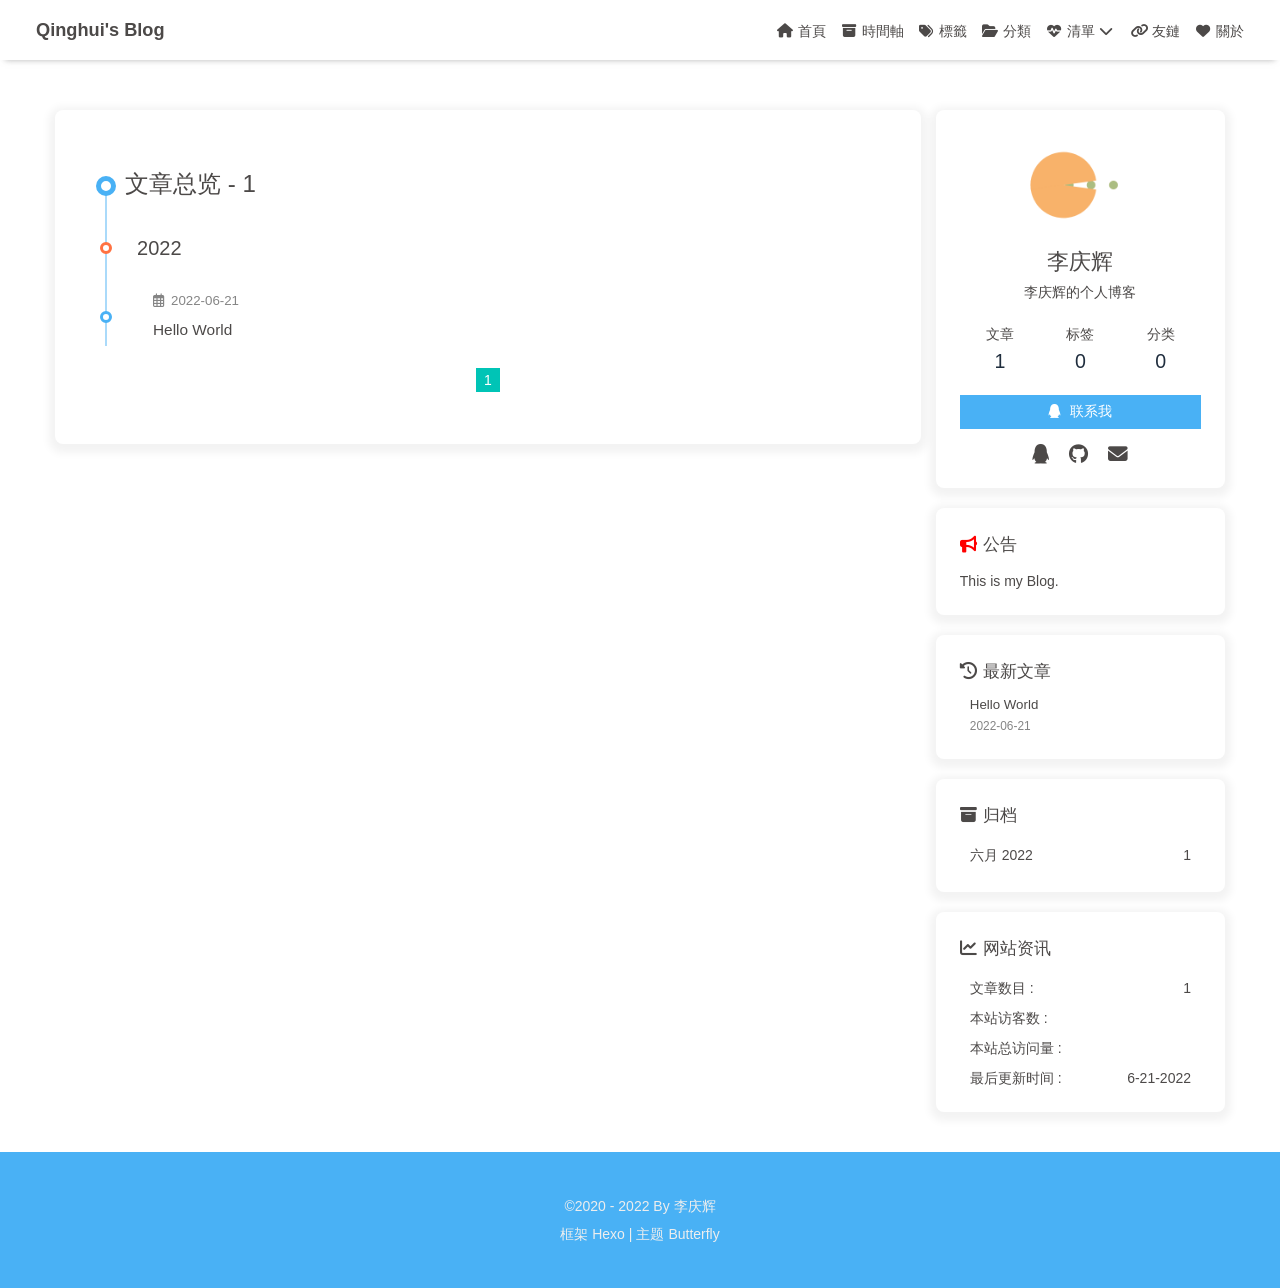
==== archives/index.html @ b94819a8 "Site updated: 2022-06-21 20:21:10" ====
<!DOCTYPE html><html lang="zh-CN" data-theme="light"><head><meta charset="UTF-8"><meta http-equiv="X-UA-Compatible" content="IE=edge"><meta name="viewport" content="width=device-width, initial-scale=1.0, maximum-scale=1.0, user-scalable=no"><title>時間軸 | Qinghui's Blog</title><meta name="keywords" content="李庆辉的个人博客,李庆辉,李庆辉的博客"><meta name="author" content="李庆辉"><meta name="copyright" content="李庆辉"><meta name="format-detection" content="telephone=no"><meta name="theme-color" content="#ffffff"><meta name="description" content="李庆辉的个人博客">
<meta property="og:type" content="website">
<meta property="og:title" content="Qinghui&#39;s Blog">
<meta property="og:url" content="https://www.hnice.top/archives/index.html">
<meta property="og:site_name" content="Qinghui&#39;s Blog">
<meta property="og:description" content="李庆辉的个人博客">
<meta property="og:locale" content="zh_CN">
<meta property="og:image" content="http://q1.qlogo.cn/g?b=qq&nk=3255819212&s=640">
<meta property="article:author" content="李庆辉">
<meta property="article:tag" content="李庆辉的个人博客,李庆辉,李庆辉的博客">
<meta name="twitter:card" content="summary">
<meta name="twitter:image" content="http://q1.qlogo.cn/g?b=qq&nk=3255819212&s=640"><link rel="shortcut icon" href="http://q1.qlogo.cn/g?b=qq&nk=3255819212&s=640"><link rel="canonical" href="https://www.hnice.top/archives/"><link rel="preconnect" href="//cdn.jsdelivr.net"/><link rel="preconnect" href="//busuanzi.ibruce.info"/><link rel="stylesheet" href="/css/index.css"><link rel="stylesheet" href="https://cdn.jsdelivr.net/npm/@fortawesome/fontawesome-free@6/css/all.min.css" media="print" onload="this.media='all'"><link rel="stylesheet" href="https://cdn.jsdelivr.net/npm/@fancyapps/ui/dist/fancybox.css" media="print" onload="this.media='all'"><script>const GLOBAL_CONFIG = { 
  root: '/',
  algolia: undefined,
  localSearch: undefined,
  translate: {"defaultEncoding":2,"translateDelay":0,"msgToTraditionalChinese":"繁","msgToSimplifiedChinese":"簡"},
  noticeOutdate: undefined,
  highlight: {"plugin":"highlighjs","highlightCopy":true,"highlightLang":true,"highlightHeightLimit":false},
  copy: {
    success: '复制成功',
    error: '复制错误',
    noSupport: '浏览器不支持'
  },
  relativeDate: {
    homepage: false,
    post: false
  },
  runtime: '',
  date_suffix: {
    just: '刚刚',
    min: '分钟前',
    hour: '小时前',
    day: '天前',
    month: '个月前'
  },
  copyright: undefined,
  lightbox: 'fancybox',
  Snackbar: undefined,
  source: {
    justifiedGallery: {
      js: 'https://cdn.jsdelivr.net/npm/flickr-justified-gallery@2/dist/fjGallery.min.js',
      css: 'https://cdn.jsdelivr.net/npm/flickr-justified-gallery@2/dist/fjGallery.min.css'
    }
  },
  isPhotoFigcaption: false,
  islazyload: false,
  isAnchor: false
}</script><script id="config-diff">var GLOBAL_CONFIG_SITE = {
  title: '時間軸',
  isPost: false,
  isHome: false,
  isHighlightShrink: false,
  isToc: false,
  postUpdate: '2022-06-21 20:20:12'
}</script><noscript><style type="text/css">
  #nav {
    opacity: 1
  }
  .justified-gallery img {
    opacity: 1
  }

  #recent-posts time,
  #post-meta time {
    display: inline !important
  }
</style></noscript><script>(win=>{
    win.saveToLocal = {
      set: function setWithExpiry(key, value, ttl) {
        if (ttl === 0) return
        const now = new Date()
        const expiryDay = ttl * 86400000
        const item = {
          value: value,
          expiry: now.getTime() + expiryDay,
        }
        localStorage.setItem(key, JSON.stringify(item))
      },

      get: function getWithExpiry(key) {
        const itemStr = localStorage.getItem(key)

        if (!itemStr) {
          return undefined
        }
        const item = JSON.parse(itemStr)
        const now = new Date()

        if (now.getTime() > item.expiry) {
          localStorage.removeItem(key)
          return undefined
        }
        return item.value
      }
    }
  
    win.getScript = url => new Promise((resolve, reject) => {
      const script = document.createElement('script')
      script.src = url
      script.async = true
      script.onerror = reject
      script.onload = script.onreadystatechange = function() {
        const loadState = this.readyState
        if (loadState && loadState !== 'loaded' && loadState !== 'complete') return
        script.onload = script.onreadystatechange = null
        resolve()
      }
      document.head.appendChild(script)
    })
  
      win.activateDarkMode = function () {
        document.documentElement.setAttribute('data-theme', 'dark')
        if (document.querySelector('meta[name="theme-color"]') !== null) {
          document.querySelector('meta[name="theme-color"]').setAttribute('content', '#0d0d0d')
        }
      }
      win.activateLightMode = function () {
        document.documentElement.setAttribute('data-theme', 'light')
        if (document.querySelector('meta[name="theme-color"]') !== null) {
          document.querySelector('meta[name="theme-color"]').setAttribute('content', '#ffffff')
        }
      }
      const t = saveToLocal.get('theme')
    
          if (t === 'dark') activateDarkMode()
          else if (t === 'light') activateLightMode()
        
      const asideStatus = saveToLocal.get('aside-status')
      if (asideStatus !== undefined) {
        if (asideStatus === 'hide') {
          document.documentElement.classList.add('hide-aside')
        } else {
          document.documentElement.classList.remove('hide-aside')
        }
      }
    
    const detectApple = () => {
      if(/iPad|iPhone|iPod|Macintosh/.test(navigator.userAgent)){
        document.documentElement.classList.add('apple')
      }
    }
    detectApple()
    })(window)</script><meta name="generator" content="Hexo 5.4.2"><link rel="alternate" href="/atom.xml" title="Qinghui's Blog" type="application/atom+xml">
</head><body><div id="sidebar"><div id="menu-mask"></div><div id="sidebar-menus"><div class="avatar-img is-center"><img src="http://q1.qlogo.cn/g?b=qq&amp;nk=3255819212&amp;s=640" onerror="onerror=null;src='/img/friend_404.gif'" alt="avatar"/></div><div class="sidebar-site-data site-data is-center"><a href="/archives/"><div class="headline">文章</div><div class="length-num">1</div></a><a href="/tags/"><div class="headline">标签</div><div class="length-num">0</div></a><a href="/categories/"><div class="headline">分类</div><div class="length-num">0</div></a></div><hr/><div class="menus_items"><div class="menus_item"><a class="site-page" href="/"><i class="fa-fw fas fa-home"></i><span> 首頁</span></a></div><div class="menus_item"><a class="site-page" href="/archives/"><i class="fa-fw fas fa-archive"></i><span> 時間軸</span></a></div><div class="menus_item"><a class="site-page" href="/tags/"><i class="fa-fw fas fa-tags"></i><span> 標籤</span></a></div><div class="menus_item"><a class="site-page" href="/categories/"><i class="fa-fw fas fa-folder-open"></i><span> 分類</span></a></div><div class="menus_item"><a class="site-page group" href="javascript:void(0);"><i class="fa-fw fa fa-heartbeat"></i><span> 清單</span><i class="fas fa-chevron-down"></i></a><ul class="menus_item_child"><li><a class="site-page child" href="/music/"><i class="fa-fw fas fa-music"></i><span> 音樂</span></a></li><li><a class="site-page child" href="/Gallery/"><i class="fa-fw fas fa-images"></i><span> 照片</span></a></li><li><a class="site-page child" href="/movies/"><i class="fa-fw fas fa-video"></i><span> 電影</span></a></li></ul></div><div class="menus_item"><a class="site-page" href="/link/"><i class="fa-fw fas fa-link"></i><span> 友鏈</span></a></div><div class="menus_item"><a class="site-page" href="/about/"><i class="fa-fw fas fa-heart"></i><span> 關於</span></a></div></div></div></div><div class="page" id="body-wrap"><header class="not-top-img" id="page-header"><nav id="nav"><span id="blog_name"><a id="site-name" href="/">Qinghui's Blog</a></span><div id="menus"><div class="menus_items"><div class="menus_item"><a class="site-page" href="/"><i class="fa-fw fas fa-home"></i><span> 首頁</span></a></div><div class="menus_item"><a class="site-page" href="/archives/"><i class="fa-fw fas fa-archive"></i><span> 時間軸</span></a></div><div class="menus_item"><a class="site-page" href="/tags/"><i class="fa-fw fas fa-tags"></i><span> 標籤</span></a></div><div class="menus_item"><a class="site-page" href="/categories/"><i class="fa-fw fas fa-folder-open"></i><span> 分類</span></a></div><div class="menus_item"><a class="site-page group" href="javascript:void(0);"><i class="fa-fw fa fa-heartbeat"></i><span> 清單</span><i class="fas fa-chevron-down"></i></a><ul class="menus_item_child"><li><a class="site-page child" href="/music/"><i class="fa-fw fas fa-music"></i><span> 音樂</span></a></li><li><a class="site-page child" href="/Gallery/"><i class="fa-fw fas fa-images"></i><span> 照片</span></a></li><li><a class="site-page child" href="/movies/"><i class="fa-fw fas fa-video"></i><span> 電影</span></a></li></ul></div><div class="menus_item"><a class="site-page" href="/link/"><i class="fa-fw fas fa-link"></i><span> 友鏈</span></a></div><div class="menus_item"><a class="site-page" href="/about/"><i class="fa-fw fas fa-heart"></i><span> 關於</span></a></div></div><div id="toggle-menu"><a class="site-page"><i class="fas fa-bars fa-fw"></i></a></div></div></nav></header><main class="layout" id="content-inner"><div id="archive"><div class="article-sort-title">文章总览 - 1</div><div class="article-sort"><div class="article-sort-item year">2022</div><div class="article-sort-item"><div class="article-sort-item-info"><div class="article-sort-item-time"><i class="far fa-calendar-alt"></i><time class="post-meta-date-created" datetime="2022-06-21T08:37:22.428Z" title="发表于 2022-06-21 16:37:22">2022-06-21</time></div><a class="article-sort-item-title" href="/2022/06/21/hello-world/" title="Hello World">Hello World</a></div></div></div><nav id="pagination"><div class="pagination"><span class="page-number current">1</span></div></nav></div><div class="aside-content" id="aside-content"><div class="card-widget card-info"><div class="is-center"><div class="avatar-img"><img src="http://q1.qlogo.cn/g?b=qq&amp;nk=3255819212&amp;s=640" onerror="this.onerror=null;this.src='/img/friend_404.gif'" alt="avatar"/></div><div class="author-info__name">李庆辉</div><div class="author-info__description">李庆辉的个人博客</div></div><div class="card-info-data site-data is-center"><a href="/archives/"><div class="headline">文章</div><div class="length-num">1</div></a><a href="/tags/"><div class="headline">标签</div><div class="length-num">0</div></a><a href="/categories/"><div class="headline">分类</div><div class="length-num">0</div></a></div><a id="card-info-btn" target="_blank" rel="noopener" href="http://wpa.qq.com/msgrd?v=3&amp;uin=3255819212&amp;site=qq&amp;menu=yes"><i class="fa-brands fa-qq"></i><span>联系我</span></a><div class="card-info-social-icons is-center"><a class="social-icon" href="http://wpa.qq.com/msgrd?v=3&amp;uin=3255819212&amp;site=qq&amp;menu=yes" target="_blank" title="QQ"><i class="fa-brands fa-qq"></i></a><a class="social-icon" href="https://github.com/52xiaohui" target="_blank" title="Github"><i class="fab fa-github"></i></a><a class="social-icon" href="/52xiaohuia@gmail.com" target="_blank" title="Email"><i class="fas fa-envelope"></i></a></div></div><div class="card-widget card-announcement"><div class="item-headline"><i class="fas fa-bullhorn fa-shake"></i><span>公告</span></div><div class="announcement_content">This is my Blog.</div></div><div class="sticky_layout"><div class="card-widget card-recent-post"><div class="item-headline"><i class="fas fa-history"></i><span>最新文章</span></div><div class="aside-list"><div class="aside-list-item"><div class="content"><a class="title" href="/2022/06/21/hello-world/" title="Hello World">Hello World</a><time datetime="2022-06-21T08:37:22.428Z" title="发表于 2022-06-21 16:37:22">2022-06-21</time></div></div></div></div><div class="card-widget card-archives"><div class="item-headline"><i class="fas fa-archive"></i><span>归档</span></div><ul class="card-archive-list"><li class="card-archive-list-item"><a class="card-archive-list-link" href="/archives/2022/06/"><span class="card-archive-list-date">六月 2022</span><span class="card-archive-list-count">1</span></a></li></ul></div><div class="card-widget card-webinfo"><div class="item-headline"><i class="fas fa-chart-line"></i><span>网站资讯</span></div><div class="webinfo"><div class="webinfo-item"><div class="item-name">文章数目 :</div><div class="item-count">1</div></div><div class="webinfo-item"><div class="item-name">本站访客数 :</div><div class="item-count" id="busuanzi_value_site_uv"></div></div><div class="webinfo-item"><div class="item-name">本站总访问量 :</div><div class="item-count" id="busuanzi_value_site_pv"></div></div><div class="webinfo-item"><div class="item-name">最后更新时间 :</div><div class="item-count" id="last-push-date" data-lastPushDate="2022-06-21T12:20:12.109Z"></div></div></div></div></div></div></main><footer id="footer"><div id="footer-wrap"><div class="copyright">&copy;2020 - 2022 By 李庆辉</div><div class="framework-info"><span>框架 </span><a target="_blank" rel="noopener" href="https://hexo.io">Hexo</a><span class="footer-separator">|</span><span>主题 </span><a target="_blank" rel="noopener" href="https://github.com/jerryc127/hexo-theme-butterfly">Butterfly</a></div></div></footer></div><div id="rightside"><div id="rightside-config-hide"><button id="translateLink" type="button" title="简繁转换">繁</button><button id="darkmode" type="button" title="浅色和深色模式转换"><i class="fas fa-adjust"></i></button><button id="hide-aside-btn" type="button" title="单栏和双栏切换"><i class="fas fa-arrows-alt-h"></i></button></div><div id="rightside-config-show"><button id="rightside_config" type="button" title="设置"><i class="fas fa-cog fa-spin"></i></button><button id="go-up" type="button" title="回到顶部"><i class="fas fa-arrow-up"></i></button></div></div><div><script src="/js/utils.js"></script><script src="/js/main.js"></script><script src="/js/tw_cn.js"></script><script src="https://cdn.jsdelivr.net/npm/@fancyapps/ui/dist/fancybox.umd.js"></script><div class="js-pjax"></div><script async data-pjax src="//busuanzi.ibruce.info/busuanzi/2.3/busuanzi.pure.mini.js"></script></div></body></html>
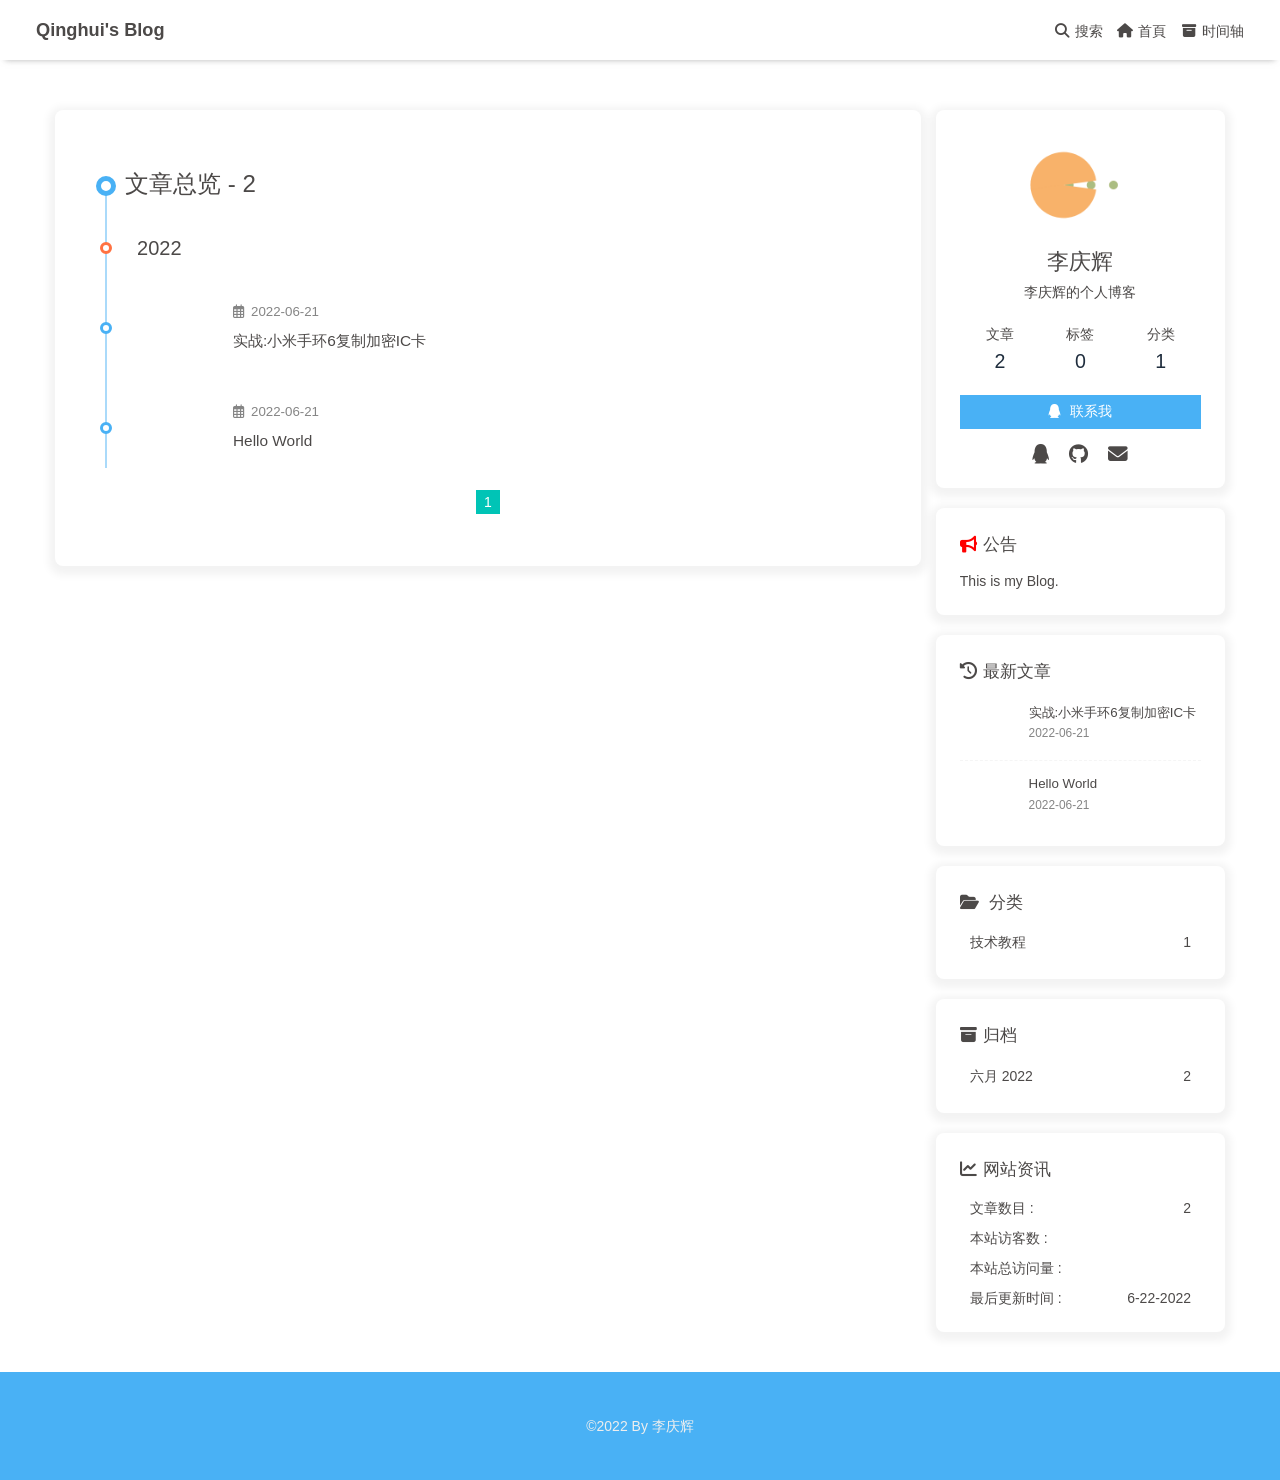
==== commit e433d415: "Site updated: 2022-06-22 10:08:43" ====
--- a/archives/index.html
+++ b/archives/index.html
@@ -1,4 +1,4 @@
-<!DOCTYPE html><html lang="zh-CN" data-theme="light"><head><meta charset="UTF-8"><meta http-equiv="X-UA-Compatible" content="IE=edge"><meta name="viewport" content="width=device-width, initial-scale=1.0, maximum-scale=1.0, user-scalable=no"><title>時間軸 | Qinghui's Blog</title><meta name="keywords" content="李庆辉的个人博客,李庆辉,李庆辉的博客"><meta name="author" content="李庆辉"><meta name="copyright" content="李庆辉"><meta name="format-detection" content="telephone=no"><meta name="theme-color" content="#ffffff"><meta name="description" content="李庆辉的个人博客">
+<!DOCTYPE html><html lang="zh-CN" data-theme="light"><head><meta charset="UTF-8"><meta http-equiv="X-UA-Compatible" content="IE=edge"><meta name="viewport" content="width=device-width, initial-scale=1.0, maximum-scale=1.0, user-scalable=no"><title>时间轴 | Qinghui's Blog</title><meta name="keywords" content="李庆辉的个人博客,李庆辉,李庆辉的博客"><meta name="author" content="李庆辉"><meta name="copyright" content="李庆辉"><meta name="format-detection" content="telephone=no"><meta name="theme-color" content="#ffffff"><meta name="description" content="李庆辉的个人博客">
 <meta property="og:type" content="website">
 <meta property="og:title" content="Qinghui&#39;s Blog">
 <meta property="og:url" content="https://www.hnice.top/archives/index.html">
@@ -12,7 +12,7 @@
 <meta name="twitter:image" content="http://q1.qlogo.cn/g?b=qq&nk=3255819212&s=640"><link rel="shortcut icon" href="http://q1.qlogo.cn/g?b=qq&nk=3255819212&s=640"><link rel="canonical" href="https://www.hnice.top/archives/"><link rel="preconnect" href="//cdn.jsdelivr.net"/><link rel="preconnect" href="//busuanzi.ibruce.info"/><link rel="stylesheet" href="/css/index.css"><link rel="stylesheet" href="https://cdn.jsdelivr.net/npm/@fortawesome/fontawesome-free@6/css/all.min.css" media="print" onload="this.media='all'"><link rel="stylesheet" href="https://cdn.jsdelivr.net/npm/@fancyapps/ui/dist/fancybox.css" media="print" onload="this.media='all'"><script>const GLOBAL_CONFIG = { 
   root: '/',
   algolia: undefined,
-  localSearch: undefined,
+  localSearch: {"path":"/search.xml","preload":false,"languages":{"hits_empty":"找不到您查询的内容：${query}"}},
   translate: {"defaultEncoding":2,"translateDelay":0,"msgToTraditionalChinese":"繁","msgToSimplifiedChinese":"簡"},
   noticeOutdate: undefined,
   highlight: {"plugin":"highlighjs","highlightCopy":true,"highlightLang":true,"highlightHeightLimit":false},
@@ -46,12 +46,12 @@
   islazyload: false,
   isAnchor: false
 }</script><script id="config-diff">var GLOBAL_CONFIG_SITE = {
-  title: '時間軸',
+  title: '时间轴',
   isPost: false,
   isHome: false,
   isHighlightShrink: false,
   isToc: false,
-  postUpdate: '2022-06-21 20:20:12'
+  postUpdate: '2022-06-22 10:02:46'
 }</script><noscript><style type="text/css">
   #nav {
     opacity: 1
@@ -141,4 +141,11 @@
     }
     detectApple()
     })(window)</script><meta name="generator" content="Hexo 5.4.2"><link rel="alternate" href="/atom.xml" title="Qinghui's Blog" type="application/atom+xml">
-</head><body><div id="sidebar"><div id="menu-mask"></div><div id="sidebar-menus"><div class="avatar-img is-center"><img src="http://q1.qlogo.cn/g?b=qq&amp;nk=3255819212&amp;s=640" onerror="onerror=null;src='/img/friend_404.gif'" alt="avatar"/></div><div class="sidebar-site-data site-data is-center"><a href="/archives/"><div class="headline">文章</div><div class="length-num">1</div></a><a href="/tags/"><div class="headline">标签</div><div class="length-num">0</div></a><a href="/categories/"><div class="headline">分类</div><div class="length-num">0</div></a></div><hr/><div class="menus_items"><div class="menus_item"><a class="site-page" href="/"><i class="fa-fw fas fa-home"></i><span> 首頁</span></a></div><div class="menus_item"><a class="site-page" href="/archives/"><i class="fa-fw fas fa-archive"></i><span> 時間軸</span></a></div><div class="menus_item"><a class="site-page" href="/tags/"><i class="fa-fw fas fa-tags"></i><span> 標籤</span></a></div><div class="menus_item"><a class="site-page" href="/categories/"><i class="fa-fw fas fa-folder-open"></i><span> 分類</span></a></div><div class="menus_item"><a class="site-page group" href="javascript:void(0);"><i class="fa-fw fa fa-heartbeat"></i><span> 清單</span><i class="fas fa-chevron-down"></i></a><ul class="menus_item_child"><li><a class="site-page child" href="/music/"><i class="fa-fw fas fa-music"></i><span> 音樂</span></a></li><li><a class="site-page child" href="/Gallery/"><i class="fa-fw fas fa-images"></i><span> 照片</span></a></li><li><a class="site-page child" href="/movies/"><i class="fa-fw fas fa-video"></i><span> 電影</span></a></li></ul></div><div class="menus_item"><a class="site-page" href="/link/"><i class="fa-fw fas fa-link"></i><span> 友鏈</span></a></div><div class="menus_item"><a class="site-page" href="/about/"><i class="fa-fw fas fa-heart"></i><span> 關於</span></a></div></div></div></div><div class="page" id="body-wrap"><header class="not-top-img" id="page-header"><nav id="nav"><span id="blog_name"><a id="site-name" href="/">Qinghui's Blog</a></span><div id="menus"><div class="menus_items"><div class="menus_item"><a class="site-page" href="/"><i class="fa-fw fas fa-home"></i><span> 首頁</span></a></div><div class="menus_item"><a class="site-page" href="/archives/"><i class="fa-fw fas fa-archive"></i><span> 時間軸</span></a></div><div class="menus_item"><a class="site-page" href="/tags/"><i class="fa-fw fas fa-tags"></i><span> 標籤</span></a></div><div class="menus_item"><a class="site-page" href="/categories/"><i class="fa-fw fas fa-folder-open"></i><span> 分類</span></a></div><div class="menus_item"><a class="site-page group" href="javascript:void(0);"><i class="fa-fw fa fa-heartbeat"></i><span> 清單</span><i class="fas fa-chevron-down"></i></a><ul class="menus_item_child"><li><a class="site-page child" href="/music/"><i class="fa-fw fas fa-music"></i><span> 音樂</span></a></li><li><a class="site-page child" href="/Gallery/"><i class="fa-fw fas fa-images"></i><span> 照片</span></a></li><li><a class="site-page child" href="/movies/"><i class="fa-fw fas fa-video"></i><span> 電影</span></a></li></ul></div><div class="menus_item"><a class="site-page" href="/link/"><i class="fa-fw fas fa-link"></i><span> 友鏈</span></a></div><div class="menus_item"><a class="site-page" href="/about/"><i class="fa-fw fas fa-heart"></i><span> 關於</span></a></div></div><div id="toggle-menu"><a class="site-page"><i class="fas fa-bars fa-fw"></i></a></div></div></nav></header><main class="layout" id="content-inner"><div id="archive"><div class="article-sort-title">文章总览 - 1</div><div class="article-sort"><div class="article-sort-item year">2022</div><div class="article-sort-item"><div class="article-sort-item-info"><div class="article-sort-item-time"><i class="far fa-calendar-alt"></i><time class="post-meta-date-created" datetime="2022-06-21T08:37:22.428Z" title="发表于 2022-06-21 16:37:22">2022-06-21</time></div><a class="article-sort-item-title" href="/2022/06/21/hello-world/" title="Hello World">Hello World</a></div></div></div><nav id="pagination"><div class="pagination"><span class="page-number current">1</span></div></nav></div><div class="aside-content" id="aside-content"><div class="card-widget card-info"><div class="is-center"><div class="avatar-img"><img src="http://q1.qlogo.cn/g?b=qq&amp;nk=3255819212&amp;s=640" onerror="this.onerror=null;this.src='/img/friend_404.gif'" alt="avatar"/></div><div class="author-info__name">李庆辉</div><div class="author-info__description">李庆辉的个人博客</div></div><div class="card-info-data site-data is-center"><a href="/archives/"><div class="headline">文章</div><div class="length-num">1</div></a><a href="/tags/"><div class="headline">标签</div><div class="length-num">0</div></a><a href="/categories/"><div class="headline">分类</div><div class="length-num">0</div></a></div><a id="card-info-btn" target="_blank" rel="noopener" href="http://wpa.qq.com/msgrd?v=3&amp;uin=3255819212&amp;site=qq&amp;menu=yes"><i class="fa-brands fa-qq"></i><span>联系我</span></a><div class="card-info-social-icons is-center"><a class="social-icon" href="http://wpa.qq.com/msgrd?v=3&amp;uin=3255819212&amp;site=qq&amp;menu=yes" target="_blank" title="QQ"><i class="fa-brands fa-qq"></i></a><a class="social-icon" href="https://github.com/52xiaohui" target="_blank" title="Github"><i class="fab fa-github"></i></a><a class="social-icon" href="/52xiaohuia@gmail.com" target="_blank" title="Email"><i class="fas fa-envelope"></i></a></div></div><div class="card-widget card-announcement"><div class="item-headline"><i class="fas fa-bullhorn fa-shake"></i><span>公告</span></div><div class="announcement_content">This is my Blog.</div></div><div class="sticky_layout"><div class="card-widget card-recent-post"><div class="item-headline"><i class="fas fa-history"></i><span>最新文章</span></div><div class="aside-list"><div class="aside-list-item"><div class="content"><a class="title" href="/2022/06/21/hello-world/" title="Hello World">Hello World</a><time datetime="2022-06-21T08:37:22.428Z" title="发表于 2022-06-21 16:37:22">2022-06-21</time></div></div></div></div><div class="card-widget card-archives"><div class="item-headline"><i class="fas fa-archive"></i><span>归档</span></div><ul class="card-archive-list"><li class="card-archive-list-item"><a class="card-archive-list-link" href="/archives/2022/06/"><span class="card-archive-list-date">六月 2022</span><span class="card-archive-list-count">1</span></a></li></ul></div><div class="card-widget card-webinfo"><div class="item-headline"><i class="fas fa-chart-line"></i><span>网站资讯</span></div><div class="webinfo"><div class="webinfo-item"><div class="item-name">文章数目 :</div><div class="item-count">1</div></div><div class="webinfo-item"><div class="item-name">本站访客数 :</div><div class="item-count" id="busuanzi_value_site_uv"></div></div><div class="webinfo-item"><div class="item-name">本站总访问量 :</div><div class="item-count" id="busuanzi_value_site_pv"></div></div><div class="webinfo-item"><div class="item-name">最后更新时间 :</div><div class="item-count" id="last-push-date" data-lastPushDate="2022-06-21T12:20:12.109Z"></div></div></div></div></div></div></main><footer id="footer"><div id="footer-wrap"><div class="copyright">&copy;2020 - 2022 By 李庆辉</div><div class="framework-info"><span>框架 </span><a target="_blank" rel="noopener" href="https://hexo.io">Hexo</a><span class="footer-separator">|</span><span>主题 </span><a target="_blank" rel="noopener" href="https://github.com/jerryc127/hexo-theme-butterfly">Butterfly</a></div></div></footer></div><div id="rightside"><div id="rightside-config-hide"><button id="translateLink" type="button" title="简繁转换">繁</button><button id="darkmode" type="button" title="浅色和深色模式转换"><i class="fas fa-adjust"></i></button><button id="hide-aside-btn" type="button" title="单栏和双栏切换"><i class="fas fa-arrows-alt-h"></i></button></div><div id="rightside-config-show"><button id="rightside_config" type="button" title="设置"><i class="fas fa-cog fa-spin"></i></button><button id="go-up" type="button" title="回到顶部"><i class="fas fa-arrow-up"></i></button></div></div><div><script src="/js/utils.js"></script><script src="/js/main.js"></script><script src="/js/tw_cn.js"></script><script src="https://cdn.jsdelivr.net/npm/@fancyapps/ui/dist/fancybox.umd.js"></script><div class="js-pjax"></div><script async data-pjax src="//busuanzi.ibruce.info/busuanzi/2.3/busuanzi.pure.mini.js"></script></div></body></html>+</head><body><div id="sidebar"><div id="menu-mask"></div><div id="sidebar-menus"><div class="avatar-img is-center"><img src="http://q1.qlogo.cn/g?b=qq&amp;nk=3255819212&amp;s=640" onerror="onerror=null;src='/img/friend_404.gif'" alt="avatar"/></div><div class="sidebar-site-data site-data is-center"><a href="/archives/"><div class="headline">文章</div><div class="length-num">2</div></a><a href="/tags/"><div class="headline">标签</div><div class="length-num">0</div></a><a href="/categories/"><div class="headline">分类</div><div class="length-num">1</div></a></div><hr/><div class="menus_items"><div class="menus_item"><a class="site-page" href="/"><i class="fa-fw fas fa-home"></i><span> 首頁</span></a></div><div class="menus_item"><a class="site-page" href="/archives/"><i class="fa-fw fas fa-archive"></i><span> 时间轴</span></a></div></div></div></div><div class="page" id="body-wrap"><header class="not-top-img" id="page-header"><nav id="nav"><span id="blog_name"><a id="site-name" href="/">Qinghui's Blog</a></span><div id="menus"><div id="search-button"><a class="site-page social-icon search"><i class="fas fa-search fa-fw"></i><span> 搜索</span></a></div><div class="menus_items"><div class="menus_item"><a class="site-page" href="/"><i class="fa-fw fas fa-home"></i><span> 首頁</span></a></div><div class="menus_item"><a class="site-page" href="/archives/"><i class="fa-fw fas fa-archive"></i><span> 时间轴</span></a></div></div><div id="toggle-menu"><a class="site-page"><i class="fas fa-bars fa-fw"></i></a></div></div></nav></header><main class="layout" id="content-inner"><div id="archive"><div class="article-sort-title">文章总览 - 2</div><div class="article-sort"><div class="article-sort-item year">2022</div><div class="article-sort-item"><a class="article-sort-item-img" href="/%E6%8A%80%E6%9C%AF%E6%95%99%E7%A8%8B/%E5%AE%9E%E6%88%98-%E5%B0%8F%E7%B1%B3%E6%89%8B%E7%8E%AF6%E5%A4%8D%E5%88%B6%E5%8A%A0%E5%AF%86IC%E5%8D%A1/" title="实战:小米手环6复制加密IC卡"><img src="[data-uri]" alt="实战:小米手环6复制加密IC卡" onerror="this.onerror=null;this.src='/img/404.jpg'"></a><div class="article-sort-item-info"><div class="article-sort-item-time"><i class="far fa-calendar-alt"></i><time class="post-meta-date-created" datetime="2022-06-21T12:59:46.000Z" title="发表于 2022-06-21 20:59:46">2022-06-21</time></div><a class="article-sort-item-title" href="/%E6%8A%80%E6%9C%AF%E6%95%99%E7%A8%8B/%E5%AE%9E%E6%88%98-%E5%B0%8F%E7%B1%B3%E6%89%8B%E7%8E%AF6%E5%A4%8D%E5%88%B6%E5%8A%A0%E5%AF%86IC%E5%8D%A1/" title="实战:小米手环6复制加密IC卡">实战:小米手环6复制加密IC卡</a></div></div><div class="article-sort-item"><a class="article-sort-item-img" href="/uncategorized/hello-world/" title="Hello World"><img src="[data-uri]" alt="Hello World" onerror="this.onerror=null;this.src='/img/404.jpg'"></a><div class="article-sort-item-info"><div class="article-sort-item-time"><i class="far fa-calendar-alt"></i><time class="post-meta-date-created" datetime="2022-06-21T08:37:22.428Z" title="发表于 2022-06-21 16:37:22">2022-06-21</time></div><a class="article-sort-item-title" href="/uncategorized/hello-world/" title="Hello World">Hello World</a></div></div></div><nav id="pagination"><div class="pagination"><span class="page-number current">1</span></div></nav></div><div class="aside-content" id="aside-content"><div class="card-widget card-info"><div class="is-center"><div class="avatar-img"><img src="http://q1.qlogo.cn/g?b=qq&amp;nk=3255819212&amp;s=640" onerror="this.onerror=null;this.src='/img/friend_404.gif'" alt="avatar"/></div><div class="author-info__name">李庆辉</div><div class="author-info__description">李庆辉的个人博客</div></div><div class="card-info-data site-data is-center"><a href="/archives/"><div class="headline">文章</div><div class="length-num">2</div></a><a href="/tags/"><div class="headline">标签</div><div class="length-num">0</div></a><a href="/categories/"><div class="headline">分类</div><div class="length-num">1</div></a></div><a id="card-info-btn" target="_blank" rel="noopener" href="http://wpa.qq.com/msgrd?v=3&amp;uin=3255819212&amp;site=qq&amp;menu=yes"><i class="fa-brands fa-qq"></i><span>联系我</span></a><div class="card-info-social-icons is-center"><a class="social-icon" href="http://wpa.qq.com/msgrd?v=3&amp;uin=3255819212&amp;site=qq&amp;menu=yes" target="_blank" title="QQ"><i class="fa-brands fa-qq"></i></a><a class="social-icon" href="https://github.com/52xiaohui" target="_blank" title="Github"><i class="fab fa-github"></i></a><a class="social-icon" href="/52xiaohuia@gmail.com" target="_blank" title="Email"><i class="fas fa-envelope"></i></a></div></div><div class="card-widget card-announcement"><div class="item-headline"><i class="fas fa-bullhorn fa-shake"></i><span>公告</span></div><div class="announcement_content">This is my Blog.</div></div><div class="sticky_layout"><div class="card-widget card-recent-post"><div class="item-headline"><i class="fas fa-history"></i><span>最新文章</span></div><div class="aside-list"><div class="aside-list-item"><a class="thumbnail" href="/%E6%8A%80%E6%9C%AF%E6%95%99%E7%A8%8B/%E5%AE%9E%E6%88%98-%E5%B0%8F%E7%B1%B3%E6%89%8B%E7%8E%AF6%E5%A4%8D%E5%88%B6%E5%8A%A0%E5%AF%86IC%E5%8D%A1/" title="实战:小米手环6复制加密IC卡"><img src="[data-uri]" onerror="this.onerror=null;this.src='/img/404.jpg'" alt="实战:小米手环6复制加密IC卡"/></a><div class="content"><a class="title" href="/%E6%8A%80%E6%9C%AF%E6%95%99%E7%A8%8B/%E5%AE%9E%E6%88%98-%E5%B0%8F%E7%B1%B3%E6%89%8B%E7%8E%AF6%E5%A4%8D%E5%88%B6%E5%8A%A0%E5%AF%86IC%E5%8D%A1/" title="实战:小米手环6复制加密IC卡">实战:小米手环6复制加密IC卡</a><time datetime="2022-06-21T12:59:46.000Z" title="发表于 2022-06-21 20:59:46">2022-06-21</time></div></div><div class="aside-list-item"><a class="thumbnail" href="/uncategorized/hello-world/" title="Hello World"><img src="[data-uri]" onerror="this.onerror=null;this.src='/img/404.jpg'" alt="Hello World"/></a><div class="content"><a class="title" href="/uncategorized/hello-world/" title="Hello World">Hello World</a><time datetime="2022-06-21T08:37:22.428Z" title="发表于 2022-06-21 16:37:22">2022-06-21</time></div></div></div></div><div class="card-widget card-categories"><div class="item-headline">
+            <i class="fas fa-folder-open"></i>
+            <span>分类</span>
+            
+            </div>
+            <ul class="card-category-list" id="aside-cat-list">
+            <li class="card-category-list-item "><a class="card-category-list-link" href="/categories/%E6%8A%80%E6%9C%AF%E6%95%99%E7%A8%8B/"><span class="card-category-list-name">技术教程</span><span class="card-category-list-count">1</span></a></li>
+            </ul></div><div class="card-widget card-archives"><div class="item-headline"><i class="fas fa-archive"></i><span>归档</span></div><ul class="card-archive-list"><li class="card-archive-list-item"><a class="card-archive-list-link" href="/archives/2022/06/"><span class="card-archive-list-date">六月 2022</span><span class="card-archive-list-count">2</span></a></li></ul></div><div class="card-widget card-webinfo"><div class="item-headline"><i class="fas fa-chart-line"></i><span>网站资讯</span></div><div class="webinfo"><div class="webinfo-item"><div class="item-name">文章数目 :</div><div class="item-count">2</div></div><div class="webinfo-item"><div class="item-name">本站访客数 :</div><div class="item-count" id="busuanzi_value_site_uv"></div></div><div class="webinfo-item"><div class="item-name">本站总访问量 :</div><div class="item-count" id="busuanzi_value_site_pv"></div></div><div class="webinfo-item"><div class="item-name">最后更新时间 :</div><div class="item-count" id="last-push-date" data-lastPushDate="2022-06-22T02:02:46.961Z"></div></div></div></div></div></div></main><footer id="footer"><div id="footer-wrap"><div class="copyright">&copy;2022 By 李庆辉</div></div></footer></div><div id="rightside"><div id="rightside-config-hide"><button id="translateLink" type="button" title="简繁转换">繁</button><button id="darkmode" type="button" title="浅色和深色模式转换"><i class="fas fa-adjust"></i></button><button id="hide-aside-btn" type="button" title="单栏和双栏切换"><i class="fas fa-arrows-alt-h"></i></button></div><div id="rightside-config-show"><button id="rightside_config" type="button" title="设置"><i class="fas fa-cog fa-spin"></i></button><button id="go-up" type="button" title="回到顶部"><i class="fas fa-arrow-up"></i></button></div></div><div id="local-search"><div class="search-dialog"><nav class="search-nav"><span class="search-dialog-title">搜索</span><span id="loading-status"></span><button class="search-close-button"><i class="fas fa-times"></i></button></nav><div class="is-center" id="loading-database"><i class="fas fa-spinner fa-pulse"></i><span>  数据库加载中</span></div><div class="search-wrap"><div id="local-search-input"><div class="local-search-box"><input class="local-search-box--input" placeholder="搜索文章" type="text"/></div></div><hr/><div id="local-search-results"></div></div></div><div id="search-mask"></div></div><div><script src="/js/utils.js"></script><script src="/js/main.js"></script><script src="/js/tw_cn.js"></script><script src="https://cdn.jsdelivr.net/npm/@fancyapps/ui/dist/fancybox.umd.js"></script><script src="/js/search/local-search.js"></script><div class="js-pjax"></div><script async data-pjax src="//busuanzi.ibruce.info/busuanzi/2.3/busuanzi.pure.mini.js"></script></div></body></html>
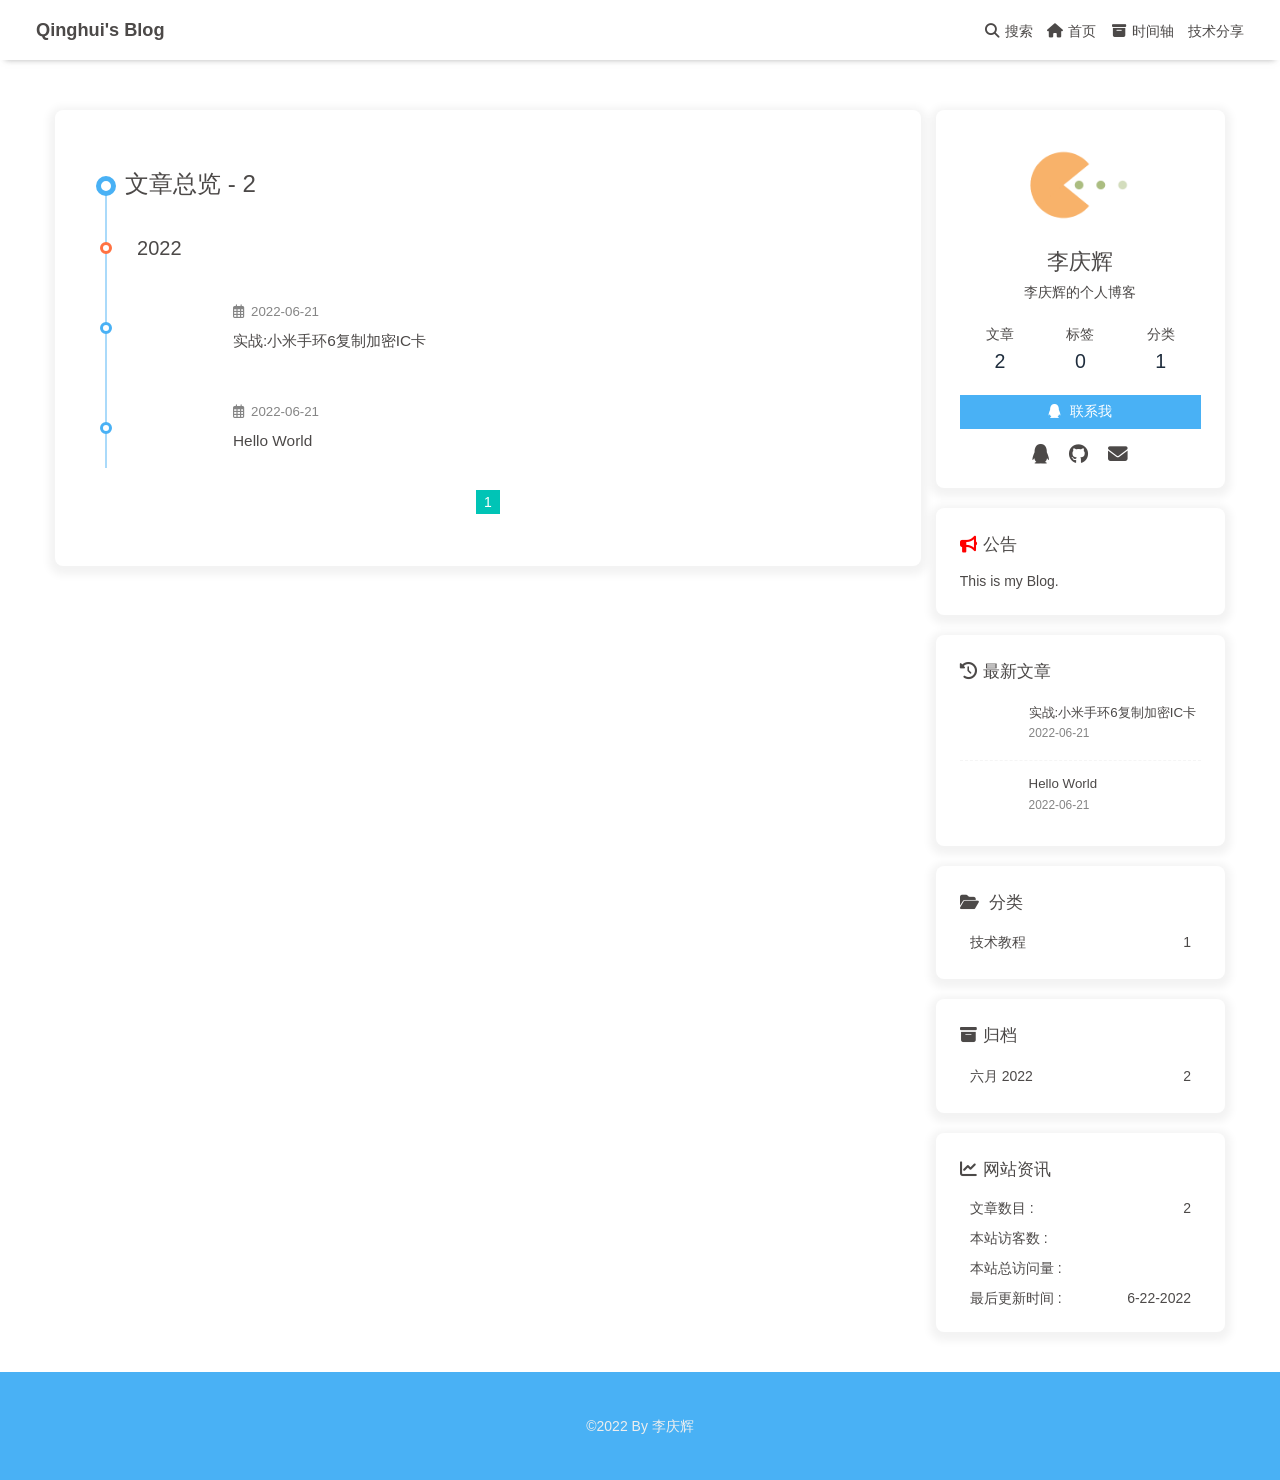
==== commit a21e2f6e: "Site updated: 2022-06-22 10:33:37" ====
--- a/archives/index.html
+++ b/archives/index.html
@@ -5,11 +5,11 @@
 <meta property="og:site_name" content="Qinghui&#39;s Blog">
 <meta property="og:description" content="李庆辉的个人博客">
 <meta property="og:locale" content="zh_CN">
-<meta property="og:image" content="http://q1.qlogo.cn/g?b=qq&nk=3255819212&s=640">
+<meta property="og:image" content="https://imqinghui.coding.net/p/cdn/d/blogcdn/git/raw/master/g.jpg">
 <meta property="article:author" content="李庆辉">
 <meta property="article:tag" content="李庆辉的个人博客,李庆辉,李庆辉的博客">
 <meta name="twitter:card" content="summary">
-<meta name="twitter:image" content="http://q1.qlogo.cn/g?b=qq&nk=3255819212&s=640"><link rel="shortcut icon" href="http://q1.qlogo.cn/g?b=qq&nk=3255819212&s=640"><link rel="canonical" href="https://www.hnice.top/archives/"><link rel="preconnect" href="//cdn.jsdelivr.net"/><link rel="preconnect" href="//busuanzi.ibruce.info"/><link rel="stylesheet" href="/css/index.css"><link rel="stylesheet" href="https://cdn.jsdelivr.net/npm/@fortawesome/fontawesome-free@6/css/all.min.css" media="print" onload="this.media='all'"><link rel="stylesheet" href="https://cdn.jsdelivr.net/npm/@fancyapps/ui/dist/fancybox.css" media="print" onload="this.media='all'"><script>const GLOBAL_CONFIG = { 
+<meta name="twitter:image" content="https://imqinghui.coding.net/p/cdn/d/blogcdn/git/raw/master/g.jpg"><link rel="shortcut icon" href="https://imqinghui.coding.net/p/cdn/d/blogcdn/git/raw/master/g.jpg"><link rel="canonical" href="https://www.hnice.top/archives/"><link rel="preconnect" href="//cdn.jsdelivr.net"/><link rel="preconnect" href="//busuanzi.ibruce.info"/><link rel="stylesheet" href="/css/index.css"><link rel="stylesheet" href="https://cdn.jsdelivr.net/npm/@fortawesome/fontawesome-free@6/css/all.min.css" media="print" onload="this.media='all'"><link rel="stylesheet" href="https://cdn.jsdelivr.net/npm/@fancyapps/ui/dist/fancybox.css" media="print" onload="this.media='all'"><script>const GLOBAL_CONFIG = { 
   root: '/',
   algolia: undefined,
   localSearch: {"path":"/search.xml","preload":false,"languages":{"hits_empty":"找不到您查询的内容：${query}"}},
@@ -51,7 +51,7 @@
   isHome: false,
   isHighlightShrink: false,
   isToc: false,
-  postUpdate: '2022-06-22 10:02:46'
+  postUpdate: '2022-06-22 10:09:19'
 }</script><noscript><style type="text/css">
   #nav {
     opacity: 1
@@ -141,11 +141,11 @@
     }
     detectApple()
     })(window)</script><meta name="generator" content="Hexo 5.4.2"><link rel="alternate" href="/atom.xml" title="Qinghui's Blog" type="application/atom+xml">
-</head><body><div id="sidebar"><div id="menu-mask"></div><div id="sidebar-menus"><div class="avatar-img is-center"><img src="http://q1.qlogo.cn/g?b=qq&amp;nk=3255819212&amp;s=640" onerror="onerror=null;src='/img/friend_404.gif'" alt="avatar"/></div><div class="sidebar-site-data site-data is-center"><a href="/archives/"><div class="headline">文章</div><div class="length-num">2</div></a><a href="/tags/"><div class="headline">标签</div><div class="length-num">0</div></a><a href="/categories/"><div class="headline">分类</div><div class="length-num">1</div></a></div><hr/><div class="menus_items"><div class="menus_item"><a class="site-page" href="/"><i class="fa-fw fas fa-home"></i><span> 首頁</span></a></div><div class="menus_item"><a class="site-page" href="/archives/"><i class="fa-fw fas fa-archive"></i><span> 时间轴</span></a></div></div></div></div><div class="page" id="body-wrap"><header class="not-top-img" id="page-header"><nav id="nav"><span id="blog_name"><a id="site-name" href="/">Qinghui's Blog</a></span><div id="menus"><div id="search-button"><a class="site-page social-icon search"><i class="fas fa-search fa-fw"></i><span> 搜索</span></a></div><div class="menus_items"><div class="menus_item"><a class="site-page" href="/"><i class="fa-fw fas fa-home"></i><span> 首頁</span></a></div><div class="menus_item"><a class="site-page" href="/archives/"><i class="fa-fw fas fa-archive"></i><span> 时间轴</span></a></div></div><div id="toggle-menu"><a class="site-page"><i class="fas fa-bars fa-fw"></i></a></div></div></nav></header><main class="layout" id="content-inner"><div id="archive"><div class="article-sort-title">文章总览 - 2</div><div class="article-sort"><div class="article-sort-item year">2022</div><div class="article-sort-item"><a class="article-sort-item-img" href="/%E6%8A%80%E6%9C%AF%E6%95%99%E7%A8%8B/%E5%AE%9E%E6%88%98-%E5%B0%8F%E7%B1%B3%E6%89%8B%E7%8E%AF6%E5%A4%8D%E5%88%B6%E5%8A%A0%E5%AF%86IC%E5%8D%A1/" title="实战:小米手环6复制加密IC卡"><img src="[data-uri]" alt="实战:小米手环6复制加密IC卡" onerror="this.onerror=null;this.src='/img/404.jpg'"></a><div class="article-sort-item-info"><div class="article-sort-item-time"><i class="far fa-calendar-alt"></i><time class="post-meta-date-created" datetime="2022-06-21T12:59:46.000Z" title="发表于 2022-06-21 20:59:46">2022-06-21</time></div><a class="article-sort-item-title" href="/%E6%8A%80%E6%9C%AF%E6%95%99%E7%A8%8B/%E5%AE%9E%E6%88%98-%E5%B0%8F%E7%B1%B3%E6%89%8B%E7%8E%AF6%E5%A4%8D%E5%88%B6%E5%8A%A0%E5%AF%86IC%E5%8D%A1/" title="实战:小米手环6复制加密IC卡">实战:小米手环6复制加密IC卡</a></div></div><div class="article-sort-item"><a class="article-sort-item-img" href="/uncategorized/hello-world/" title="Hello World"><img src="[data-uri]" alt="Hello World" onerror="this.onerror=null;this.src='/img/404.jpg'"></a><div class="article-sort-item-info"><div class="article-sort-item-time"><i class="far fa-calendar-alt"></i><time class="post-meta-date-created" datetime="2022-06-21T08:37:22.428Z" title="发表于 2022-06-21 16:37:22">2022-06-21</time></div><a class="article-sort-item-title" href="/uncategorized/hello-world/" title="Hello World">Hello World</a></div></div></div><nav id="pagination"><div class="pagination"><span class="page-number current">1</span></div></nav></div><div class="aside-content" id="aside-content"><div class="card-widget card-info"><div class="is-center"><div class="avatar-img"><img src="http://q1.qlogo.cn/g?b=qq&amp;nk=3255819212&amp;s=640" onerror="this.onerror=null;this.src='/img/friend_404.gif'" alt="avatar"/></div><div class="author-info__name">李庆辉</div><div class="author-info__description">李庆辉的个人博客</div></div><div class="card-info-data site-data is-center"><a href="/archives/"><div class="headline">文章</div><div class="length-num">2</div></a><a href="/tags/"><div class="headline">标签</div><div class="length-num">0</div></a><a href="/categories/"><div class="headline">分类</div><div class="length-num">1</div></a></div><a id="card-info-btn" target="_blank" rel="noopener" href="http://wpa.qq.com/msgrd?v=3&amp;uin=3255819212&amp;site=qq&amp;menu=yes"><i class="fa-brands fa-qq"></i><span>联系我</span></a><div class="card-info-social-icons is-center"><a class="social-icon" href="http://wpa.qq.com/msgrd?v=3&amp;uin=3255819212&amp;site=qq&amp;menu=yes" target="_blank" title="QQ"><i class="fa-brands fa-qq"></i></a><a class="social-icon" href="https://github.com/52xiaohui" target="_blank" title="Github"><i class="fab fa-github"></i></a><a class="social-icon" href="/52xiaohuia@gmail.com" target="_blank" title="Email"><i class="fas fa-envelope"></i></a></div></div><div class="card-widget card-announcement"><div class="item-headline"><i class="fas fa-bullhorn fa-shake"></i><span>公告</span></div><div class="announcement_content">This is my Blog.</div></div><div class="sticky_layout"><div class="card-widget card-recent-post"><div class="item-headline"><i class="fas fa-history"></i><span>最新文章</span></div><div class="aside-list"><div class="aside-list-item"><a class="thumbnail" href="/%E6%8A%80%E6%9C%AF%E6%95%99%E7%A8%8B/%E5%AE%9E%E6%88%98-%E5%B0%8F%E7%B1%B3%E6%89%8B%E7%8E%AF6%E5%A4%8D%E5%88%B6%E5%8A%A0%E5%AF%86IC%E5%8D%A1/" title="实战:小米手环6复制加密IC卡"><img src="[data-uri]" onerror="this.onerror=null;this.src='/img/404.jpg'" alt="实战:小米手环6复制加密IC卡"/></a><div class="content"><a class="title" href="/%E6%8A%80%E6%9C%AF%E6%95%99%E7%A8%8B/%E5%AE%9E%E6%88%98-%E5%B0%8F%E7%B1%B3%E6%89%8B%E7%8E%AF6%E5%A4%8D%E5%88%B6%E5%8A%A0%E5%AF%86IC%E5%8D%A1/" title="实战:小米手环6复制加密IC卡">实战:小米手环6复制加密IC卡</a><time datetime="2022-06-21T12:59:46.000Z" title="发表于 2022-06-21 20:59:46">2022-06-21</time></div></div><div class="aside-list-item"><a class="thumbnail" href="/uncategorized/hello-world/" title="Hello World"><img src="[data-uri]" onerror="this.onerror=null;this.src='/img/404.jpg'" alt="Hello World"/></a><div class="content"><a class="title" href="/uncategorized/hello-world/" title="Hello World">Hello World</a><time datetime="2022-06-21T08:37:22.428Z" title="发表于 2022-06-21 16:37:22">2022-06-21</time></div></div></div></div><div class="card-widget card-categories"><div class="item-headline">
+</head><body><div id="sidebar"><div id="menu-mask"></div><div id="sidebar-menus"><div class="avatar-img is-center"><img src="https://imqinghui.coding.net/p/cdn/d/blogcdn/git/raw/master/g.jpg" onerror="onerror=null;src='/img/friend_404.gif'" alt="avatar"/></div><div class="sidebar-site-data site-data is-center"><a href="/archives/"><div class="headline">文章</div><div class="length-num">2</div></a><a href="/tags/"><div class="headline">标签</div><div class="length-num">0</div></a><a href="/categories/"><div class="headline">分类</div><div class="length-num">1</div></a></div><hr/><div class="menus_items"><div class="menus_item"><a class="site-page" href="/"><i class="fa-fw fas fa-home"></i><span> 首页</span></a></div><div class="menus_item"><a class="site-page" href="/archives/"><i class="fa-fw fas fa-archive"></i><span> 时间轴</span></a></div><div class="menus_item"><a class="site-page" href="/"><span> 技术分享</span></a></div></div></div></div><div class="page" id="body-wrap"><header class="not-top-img" id="page-header"><nav id="nav"><span id="blog_name"><a id="site-name" href="/">Qinghui's Blog</a></span><div id="menus"><div id="search-button"><a class="site-page social-icon search"><i class="fas fa-search fa-fw"></i><span> 搜索</span></a></div><div class="menus_items"><div class="menus_item"><a class="site-page" href="/"><i class="fa-fw fas fa-home"></i><span> 首页</span></a></div><div class="menus_item"><a class="site-page" href="/archives/"><i class="fa-fw fas fa-archive"></i><span> 时间轴</span></a></div><div class="menus_item"><a class="site-page" href="/"><span> 技术分享</span></a></div></div><div id="toggle-menu"><a class="site-page"><i class="fas fa-bars fa-fw"></i></a></div></div></nav></header><main class="layout" id="content-inner"><div id="archive"><div class="article-sort-title">文章总览 - 2</div><div class="article-sort"><div class="article-sort-item year">2022</div><div class="article-sort-item"><a class="article-sort-item-img" href="/%E6%8A%80%E6%9C%AF%E6%95%99%E7%A8%8B/%E5%AE%9E%E6%88%98-%E5%B0%8F%E7%B1%B3%E6%89%8B%E7%8E%AF6%E5%A4%8D%E5%88%B6%E5%8A%A0%E5%AF%86IC%E5%8D%A1/" title="实战:小米手环6复制加密IC卡"><img src="[data-uri]" alt="实战:小米手环6复制加密IC卡" onerror="this.onerror=null;this.src='/img/404.jpg'"></a><div class="article-sort-item-info"><div class="article-sort-item-time"><i class="far fa-calendar-alt"></i><time class="post-meta-date-created" datetime="2022-06-21T12:59:46.000Z" title="发表于 2022-06-21 20:59:46">2022-06-21</time></div><a class="article-sort-item-title" href="/%E6%8A%80%E6%9C%AF%E6%95%99%E7%A8%8B/%E5%AE%9E%E6%88%98-%E5%B0%8F%E7%B1%B3%E6%89%8B%E7%8E%AF6%E5%A4%8D%E5%88%B6%E5%8A%A0%E5%AF%86IC%E5%8D%A1/" title="实战:小米手环6复制加密IC卡">实战:小米手环6复制加密IC卡</a></div></div><div class="article-sort-item"><a class="article-sort-item-img" href="/uncategorized/hello-world/" title="Hello World"><img src="[data-uri]" alt="Hello World" onerror="this.onerror=null;this.src='/img/404.jpg'"></a><div class="article-sort-item-info"><div class="article-sort-item-time"><i class="far fa-calendar-alt"></i><time class="post-meta-date-created" datetime="2022-06-21T08:37:22.428Z" title="发表于 2022-06-21 16:37:22">2022-06-21</time></div><a class="article-sort-item-title" href="/uncategorized/hello-world/" title="Hello World">Hello World</a></div></div></div><nav id="pagination"><div class="pagination"><span class="page-number current">1</span></div></nav></div><div class="aside-content" id="aside-content"><div class="card-widget card-info"><div class="is-center"><div class="avatar-img"><img src="https://imqinghui.coding.net/p/cdn/d/blogcdn/git/raw/master/g.jpg" onerror="this.onerror=null;this.src='/img/friend_404.gif'" alt="avatar"/></div><div class="author-info__name">李庆辉</div><div class="author-info__description">李庆辉的个人博客</div></div><div class="card-info-data site-data is-center"><a href="/archives/"><div class="headline">文章</div><div class="length-num">2</div></a><a href="/tags/"><div class="headline">标签</div><div class="length-num">0</div></a><a href="/categories/"><div class="headline">分类</div><div class="length-num">1</div></a></div><a id="card-info-btn" target="_blank" rel="noopener" href="http://wpa.qq.com/msgrd?v=3&amp;uin=3255819212&amp;site=qq&amp;menu=yes"><i class="fa-brands fa-qq"></i><span>联系我</span></a><div class="card-info-social-icons is-center"><a class="social-icon" href="http://wpa.qq.com/msgrd?v=3&amp;uin=3255819212&amp;site=qq&amp;menu=yes" target="_blank" title="QQ"><i class="fa-brands fa-qq"></i></a><a class="social-icon" href="https://github.com/52xiaohui" target="_blank" title="Github"><i class="fab fa-github"></i></a><a class="social-icon" href="/52xiaohuia@gmail.com" target="_blank" title="Email"><i class="fas fa-envelope"></i></a></div></div><div class="card-widget card-announcement"><div class="item-headline"><i class="fas fa-bullhorn fa-shake"></i><span>公告</span></div><div class="announcement_content">This is my Blog.</div></div><div class="sticky_layout"><div class="card-widget card-recent-post"><div class="item-headline"><i class="fas fa-history"></i><span>最新文章</span></div><div class="aside-list"><div class="aside-list-item"><a class="thumbnail" href="/%E6%8A%80%E6%9C%AF%E6%95%99%E7%A8%8B/%E5%AE%9E%E6%88%98-%E5%B0%8F%E7%B1%B3%E6%89%8B%E7%8E%AF6%E5%A4%8D%E5%88%B6%E5%8A%A0%E5%AF%86IC%E5%8D%A1/" title="实战:小米手环6复制加密IC卡"><img src="[data-uri]" onerror="this.onerror=null;this.src='/img/404.jpg'" alt="实战:小米手环6复制加密IC卡"/></a><div class="content"><a class="title" href="/%E6%8A%80%E6%9C%AF%E6%95%99%E7%A8%8B/%E5%AE%9E%E6%88%98-%E5%B0%8F%E7%B1%B3%E6%89%8B%E7%8E%AF6%E5%A4%8D%E5%88%B6%E5%8A%A0%E5%AF%86IC%E5%8D%A1/" title="实战:小米手环6复制加密IC卡">实战:小米手环6复制加密IC卡</a><time datetime="2022-06-21T12:59:46.000Z" title="发表于 2022-06-21 20:59:46">2022-06-21</time></div></div><div class="aside-list-item"><a class="thumbnail" href="/uncategorized/hello-world/" title="Hello World"><img src="[data-uri]" onerror="this.onerror=null;this.src='/img/404.jpg'" alt="Hello World"/></a><div class="content"><a class="title" href="/uncategorized/hello-world/" title="Hello World">Hello World</a><time datetime="2022-06-21T08:37:22.428Z" title="发表于 2022-06-21 16:37:22">2022-06-21</time></div></div></div></div><div class="card-widget card-categories"><div class="item-headline">
             <i class="fas fa-folder-open"></i>
             <span>分类</span>
             
             </div>
             <ul class="card-category-list" id="aside-cat-list">
             <li class="card-category-list-item "><a class="card-category-list-link" href="/categories/%E6%8A%80%E6%9C%AF%E6%95%99%E7%A8%8B/"><span class="card-category-list-name">技术教程</span><span class="card-category-list-count">1</span></a></li>
-            </ul></div><div class="card-widget card-archives"><div class="item-headline"><i class="fas fa-archive"></i><span>归档</span></div><ul class="card-archive-list"><li class="card-archive-list-item"><a class="card-archive-list-link" href="/archives/2022/06/"><span class="card-archive-list-date">六月 2022</span><span class="card-archive-list-count">2</span></a></li></ul></div><div class="card-widget card-webinfo"><div class="item-headline"><i class="fas fa-chart-line"></i><span>网站资讯</span></div><div class="webinfo"><div class="webinfo-item"><div class="item-name">文章数目 :</div><div class="item-count">2</div></div><div class="webinfo-item"><div class="item-name">本站访客数 :</div><div class="item-count" id="busuanzi_value_site_uv"></div></div><div class="webinfo-item"><div class="item-name">本站总访问量 :</div><div class="item-count" id="busuanzi_value_site_pv"></div></div><div class="webinfo-item"><div class="item-name">最后更新时间 :</div><div class="item-count" id="last-push-date" data-lastPushDate="2022-06-22T02:02:46.961Z"></div></div></div></div></div></div></main><footer id="footer"><div id="footer-wrap"><div class="copyright">&copy;2022 By 李庆辉</div></div></footer></div><div id="rightside"><div id="rightside-config-hide"><button id="translateLink" type="button" title="简繁转换">繁</button><button id="darkmode" type="button" title="浅色和深色模式转换"><i class="fas fa-adjust"></i></button><button id="hide-aside-btn" type="button" title="单栏和双栏切换"><i class="fas fa-arrows-alt-h"></i></button></div><div id="rightside-config-show"><button id="rightside_config" type="button" title="设置"><i class="fas fa-cog fa-spin"></i></button><button id="go-up" type="button" title="回到顶部"><i class="fas fa-arrow-up"></i></button></div></div><div id="local-search"><div class="search-dialog"><nav class="search-nav"><span class="search-dialog-title">搜索</span><span id="loading-status"></span><button class="search-close-button"><i class="fas fa-times"></i></button></nav><div class="is-center" id="loading-database"><i class="fas fa-spinner fa-pulse"></i><span>  数据库加载中</span></div><div class="search-wrap"><div id="local-search-input"><div class="local-search-box"><input class="local-search-box--input" placeholder="搜索文章" type="text"/></div></div><hr/><div id="local-search-results"></div></div></div><div id="search-mask"></div></div><div><script src="/js/utils.js"></script><script src="/js/main.js"></script><script src="/js/tw_cn.js"></script><script src="https://cdn.jsdelivr.net/npm/@fancyapps/ui/dist/fancybox.umd.js"></script><script src="/js/search/local-search.js"></script><div class="js-pjax"></div><script async data-pjax src="//busuanzi.ibruce.info/busuanzi/2.3/busuanzi.pure.mini.js"></script></div></body></html>+            </ul></div><div class="card-widget card-archives"><div class="item-headline"><i class="fas fa-archive"></i><span>归档</span></div><ul class="card-archive-list"><li class="card-archive-list-item"><a class="card-archive-list-link" href="/archives/2022/06/"><span class="card-archive-list-date">六月 2022</span><span class="card-archive-list-count">2</span></a></li></ul></div><div class="card-widget card-webinfo"><div class="item-headline"><i class="fas fa-chart-line"></i><span>网站资讯</span></div><div class="webinfo"><div class="webinfo-item"><div class="item-name">文章数目 :</div><div class="item-count">2</div></div><div class="webinfo-item"><div class="item-name">本站访客数 :</div><div class="item-count" id="busuanzi_value_site_uv"></div></div><div class="webinfo-item"><div class="item-name">本站总访问量 :</div><div class="item-count" id="busuanzi_value_site_pv"></div></div><div class="webinfo-item"><div class="item-name">最后更新时间 :</div><div class="item-count" id="last-push-date" data-lastPushDate="2022-06-22T02:09:19.777Z"></div></div></div></div></div></div></main><footer id="footer"><div id="footer-wrap"><div class="copyright">&copy;2022 By 李庆辉</div></div></footer></div><div id="rightside"><div id="rightside-config-hide"><button id="translateLink" type="button" title="简繁转换">繁</button><button id="darkmode" type="button" title="浅色和深色模式转换"><i class="fas fa-adjust"></i></button><button id="hide-aside-btn" type="button" title="单栏和双栏切换"><i class="fas fa-arrows-alt-h"></i></button></div><div id="rightside-config-show"><button id="rightside_config" type="button" title="设置"><i class="fas fa-cog fa-spin"></i></button><button id="go-up" type="button" title="回到顶部"><i class="fas fa-arrow-up"></i></button></div></div><div id="local-search"><div class="search-dialog"><nav class="search-nav"><span class="search-dialog-title">搜索</span><span id="loading-status"></span><button class="search-close-button"><i class="fas fa-times"></i></button></nav><div class="is-center" id="loading-database"><i class="fas fa-spinner fa-pulse"></i><span>  数据库加载中</span></div><div class="search-wrap"><div id="local-search-input"><div class="local-search-box"><input class="local-search-box--input" placeholder="搜索文章" type="text"/></div></div><hr/><div id="local-search-results"></div></div></div><div id="search-mask"></div></div><div><script src="/js/utils.js"></script><script src="/js/main.js"></script><script src="/js/tw_cn.js"></script><script src="https://cdn.jsdelivr.net/npm/@fancyapps/ui/dist/fancybox.umd.js"></script><script src="/js/search/local-search.js"></script><div class="js-pjax"></div><script async data-pjax src="//busuanzi.ibruce.info/busuanzi/2.3/busuanzi.pure.mini.js"></script></div></body></html>
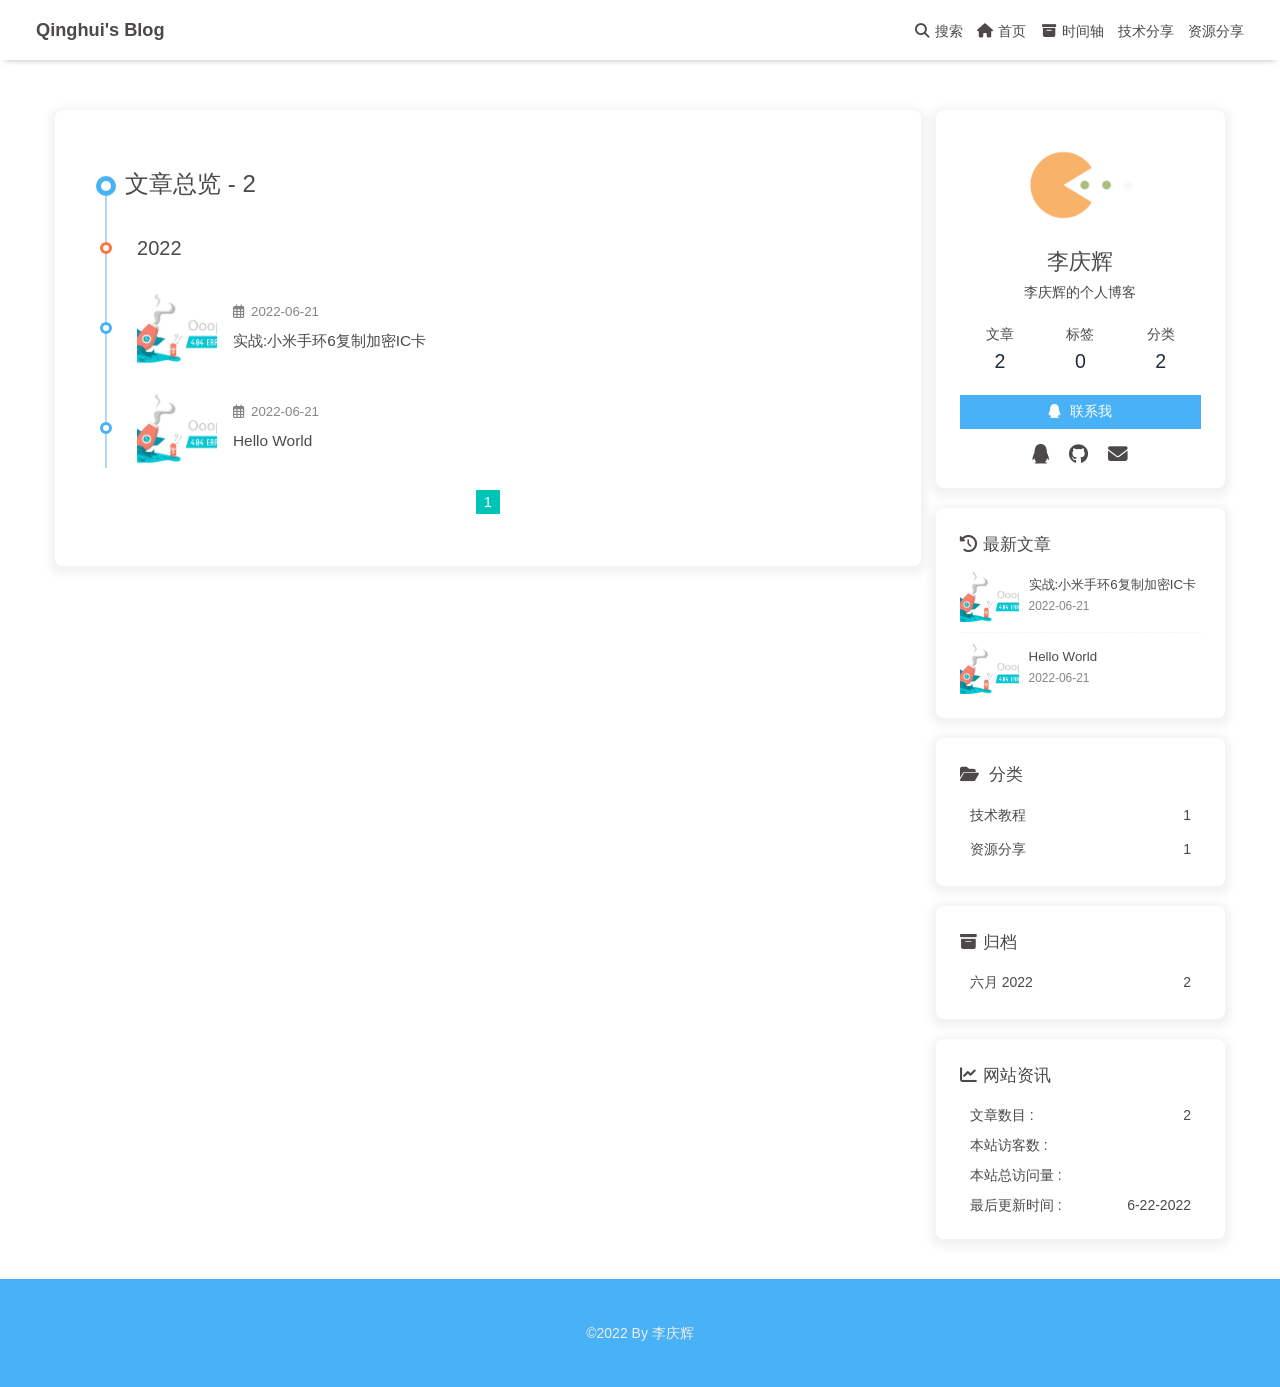
==== commit 82f78a4d: "Site updated: 2022-06-22 10:35:45" ====
--- a/archives/index.html
+++ b/archives/index.html
@@ -51,7 +51,7 @@
   isHome: false,
   isHighlightShrink: false,
   isToc: false,
-  postUpdate: '2022-06-22 10:09:19'
+  postUpdate: '2022-06-22 10:35:44'
 }</script><noscript><style type="text/css">
   #nav {
     opacity: 1
@@ -141,11 +141,11 @@
     }
     detectApple()
     })(window)</script><meta name="generator" content="Hexo 5.4.2"><link rel="alternate" href="/atom.xml" title="Qinghui's Blog" type="application/atom+xml">
-</head><body><div id="sidebar"><div id="menu-mask"></div><div id="sidebar-menus"><div class="avatar-img is-center"><img src="https://imqinghui.coding.net/p/cdn/d/blogcdn/git/raw/master/g.jpg" onerror="onerror=null;src='/img/friend_404.gif'" alt="avatar"/></div><div class="sidebar-site-data site-data is-center"><a href="/archives/"><div class="headline">文章</div><div class="length-num">2</div></a><a href="/tags/"><div class="headline">标签</div><div class="length-num">0</div></a><a href="/categories/"><div class="headline">分类</div><div class="length-num">1</div></a></div><hr/><div class="menus_items"><div class="menus_item"><a class="site-page" href="/"><i class="fa-fw fas fa-home"></i><span> 首页</span></a></div><div class="menus_item"><a class="site-page" href="/archives/"><i class="fa-fw fas fa-archive"></i><span> 时间轴</span></a></div><div class="menus_item"><a class="site-page" href="/"><span> 技术分享</span></a></div></div></div></div><div class="page" id="body-wrap"><header class="not-top-img" id="page-header"><nav id="nav"><span id="blog_name"><a id="site-name" href="/">Qinghui's Blog</a></span><div id="menus"><div id="search-button"><a class="site-page social-icon search"><i class="fas fa-search fa-fw"></i><span> 搜索</span></a></div><div class="menus_items"><div class="menus_item"><a class="site-page" href="/"><i class="fa-fw fas fa-home"></i><span> 首页</span></a></div><div class="menus_item"><a class="site-page" href="/archives/"><i class="fa-fw fas fa-archive"></i><span> 时间轴</span></a></div><div class="menus_item"><a class="site-page" href="/"><span> 技术分享</span></a></div></div><div id="toggle-menu"><a class="site-page"><i class="fas fa-bars fa-fw"></i></a></div></div></nav></header><main class="layout" id="content-inner"><div id="archive"><div class="article-sort-title">文章总览 - 2</div><div class="article-sort"><div class="article-sort-item year">2022</div><div class="article-sort-item"><a class="article-sort-item-img" href="/%E6%8A%80%E6%9C%AF%E6%95%99%E7%A8%8B/%E5%AE%9E%E6%88%98-%E5%B0%8F%E7%B1%B3%E6%89%8B%E7%8E%AF6%E5%A4%8D%E5%88%B6%E5%8A%A0%E5%AF%86IC%E5%8D%A1/" title="实战:小米手环6复制加密IC卡"><img src="[data-uri]" alt="实战:小米手环6复制加密IC卡" onerror="this.onerror=null;this.src='/img/404.jpg'"></a><div class="article-sort-item-info"><div class="article-sort-item-time"><i class="far fa-calendar-alt"></i><time class="post-meta-date-created" datetime="2022-06-21T12:59:46.000Z" title="发表于 2022-06-21 20:59:46">2022-06-21</time></div><a class="article-sort-item-title" href="/%E6%8A%80%E6%9C%AF%E6%95%99%E7%A8%8B/%E5%AE%9E%E6%88%98-%E5%B0%8F%E7%B1%B3%E6%89%8B%E7%8E%AF6%E5%A4%8D%E5%88%B6%E5%8A%A0%E5%AF%86IC%E5%8D%A1/" title="实战:小米手环6复制加密IC卡">实战:小米手环6复制加密IC卡</a></div></div><div class="article-sort-item"><a class="article-sort-item-img" href="/uncategorized/hello-world/" title="Hello World"><img src="[data-uri]" alt="Hello World" onerror="this.onerror=null;this.src='/img/404.jpg'"></a><div class="article-sort-item-info"><div class="article-sort-item-time"><i class="far fa-calendar-alt"></i><time class="post-meta-date-created" datetime="2022-06-21T08:37:22.428Z" title="发表于 2022-06-21 16:37:22">2022-06-21</time></div><a class="article-sort-item-title" href="/uncategorized/hello-world/" title="Hello World">Hello World</a></div></div></div><nav id="pagination"><div class="pagination"><span class="page-number current">1</span></div></nav></div><div class="aside-content" id="aside-content"><div class="card-widget card-info"><div class="is-center"><div class="avatar-img"><img src="https://imqinghui.coding.net/p/cdn/d/blogcdn/git/raw/master/g.jpg" onerror="this.onerror=null;this.src='/img/friend_404.gif'" alt="avatar"/></div><div class="author-info__name">李庆辉</div><div class="author-info__description">李庆辉的个人博客</div></div><div class="card-info-data site-data is-center"><a href="/archives/"><div class="headline">文章</div><div class="length-num">2</div></a><a href="/tags/"><div class="headline">标签</div><div class="length-num">0</div></a><a href="/categories/"><div class="headline">分类</div><div class="length-num">1</div></a></div><a id="card-info-btn" target="_blank" rel="noopener" href="http://wpa.qq.com/msgrd?v=3&amp;uin=3255819212&amp;site=qq&amp;menu=yes"><i class="fa-brands fa-qq"></i><span>联系我</span></a><div class="card-info-social-icons is-center"><a class="social-icon" href="http://wpa.qq.com/msgrd?v=3&amp;uin=3255819212&amp;site=qq&amp;menu=yes" target="_blank" title="QQ"><i class="fa-brands fa-qq"></i></a><a class="social-icon" href="https://github.com/52xiaohui" target="_blank" title="Github"><i class="fab fa-github"></i></a><a class="social-icon" href="/52xiaohuia@gmail.com" target="_blank" title="Email"><i class="fas fa-envelope"></i></a></div></div><div class="card-widget card-announcement"><div class="item-headline"><i class="fas fa-bullhorn fa-shake"></i><span>公告</span></div><div class="announcement_content">This is my Blog.</div></div><div class="sticky_layout"><div class="card-widget card-recent-post"><div class="item-headline"><i class="fas fa-history"></i><span>最新文章</span></div><div class="aside-list"><div class="aside-list-item"><a class="thumbnail" href="/%E6%8A%80%E6%9C%AF%E6%95%99%E7%A8%8B/%E5%AE%9E%E6%88%98-%E5%B0%8F%E7%B1%B3%E6%89%8B%E7%8E%AF6%E5%A4%8D%E5%88%B6%E5%8A%A0%E5%AF%86IC%E5%8D%A1/" title="实战:小米手环6复制加密IC卡"><img src="[data-uri]" onerror="this.onerror=null;this.src='/img/404.jpg'" alt="实战:小米手环6复制加密IC卡"/></a><div class="content"><a class="title" href="/%E6%8A%80%E6%9C%AF%E6%95%99%E7%A8%8B/%E5%AE%9E%E6%88%98-%E5%B0%8F%E7%B1%B3%E6%89%8B%E7%8E%AF6%E5%A4%8D%E5%88%B6%E5%8A%A0%E5%AF%86IC%E5%8D%A1/" title="实战:小米手环6复制加密IC卡">实战:小米手环6复制加密IC卡</a><time datetime="2022-06-21T12:59:46.000Z" title="发表于 2022-06-21 20:59:46">2022-06-21</time></div></div><div class="aside-list-item"><a class="thumbnail" href="/uncategorized/hello-world/" title="Hello World"><img src="[data-uri]" onerror="this.onerror=null;this.src='/img/404.jpg'" alt="Hello World"/></a><div class="content"><a class="title" href="/uncategorized/hello-world/" title="Hello World">Hello World</a><time datetime="2022-06-21T08:37:22.428Z" title="发表于 2022-06-21 16:37:22">2022-06-21</time></div></div></div></div><div class="card-widget card-categories"><div class="item-headline">
+</head><body><div id="sidebar"><div id="menu-mask"></div><div id="sidebar-menus"><div class="avatar-img is-center"><img src="https://imqinghui.coding.net/p/cdn/d/blogcdn/git/raw/master/g.jpg" onerror="onerror=null;src='/img/friend_404.gif'" alt="avatar"/></div><div class="sidebar-site-data site-data is-center"><a href="/archives/"><div class="headline">文章</div><div class="length-num">2</div></a><a href="/tags/"><div class="headline">标签</div><div class="length-num">0</div></a><a href="/categories/"><div class="headline">分类</div><div class="length-num">2</div></a></div><hr/><div class="menus_items"><div class="menus_item"><a class="site-page" href="/"><i class="fa-fw fas fa-home"></i><span> 首页</span></a></div><div class="menus_item"><a class="site-page" href="/archives/"><i class="fa-fw fas fa-archive"></i><span> 时间轴</span></a></div><div class="menus_item"><a class="site-page" href="/categories/%E6%8A%80%E6%9C%AF%E6%95%99%E7%A8%8B/"><span> 技术分享</span></a></div><div class="menus_item"><a class="site-page" href="/categories/%E8%B5%84%E6%BA%90%E5%88%86%E4%BA%AB/"><span> 资源分享</span></a></div></div></div></div><div class="page" id="body-wrap"><header class="not-top-img" id="page-header"><nav id="nav"><span id="blog_name"><a id="site-name" href="/">Qinghui's Blog</a></span><div id="menus"><div id="search-button"><a class="site-page social-icon search"><i class="fas fa-search fa-fw"></i><span> 搜索</span></a></div><div class="menus_items"><div class="menus_item"><a class="site-page" href="/"><i class="fa-fw fas fa-home"></i><span> 首页</span></a></div><div class="menus_item"><a class="site-page" href="/archives/"><i class="fa-fw fas fa-archive"></i><span> 时间轴</span></a></div><div class="menus_item"><a class="site-page" href="/categories/%E6%8A%80%E6%9C%AF%E6%95%99%E7%A8%8B/"><span> 技术分享</span></a></div><div class="menus_item"><a class="site-page" href="/categories/%E8%B5%84%E6%BA%90%E5%88%86%E4%BA%AB/"><span> 资源分享</span></a></div></div><div id="toggle-menu"><a class="site-page"><i class="fas fa-bars fa-fw"></i></a></div></div></nav></header><main class="layout" id="content-inner"><div id="archive"><div class="article-sort-title">文章总览 - 2</div><div class="article-sort"><div class="article-sort-item year">2022</div><div class="article-sort-item"><a class="article-sort-item-img" href="/%E6%8A%80%E6%9C%AF%E6%95%99%E7%A8%8B/%E5%AE%9E%E6%88%98-%E5%B0%8F%E7%B1%B3%E6%89%8B%E7%8E%AF6%E5%A4%8D%E5%88%B6%E5%8A%A0%E5%AF%86IC%E5%8D%A1/" title="实战:小米手环6复制加密IC卡"><img src="https://imqinghui.coding.net/p/cdn/d/blogcdn/git/raw/master/g.jpg" alt="实战:小米手环6复制加密IC卡" onerror="this.onerror=null;this.src='/img/404.jpg'"></a><div class="article-sort-item-info"><div class="article-sort-item-time"><i class="far fa-calendar-alt"></i><time class="post-meta-date-created" datetime="2022-06-21T12:59:46.000Z" title="发表于 2022-06-21 20:59:46">2022-06-21</time></div><a class="article-sort-item-title" href="/%E6%8A%80%E6%9C%AF%E6%95%99%E7%A8%8B/%E5%AE%9E%E6%88%98-%E5%B0%8F%E7%B1%B3%E6%89%8B%E7%8E%AF6%E5%A4%8D%E5%88%B6%E5%8A%A0%E5%AF%86IC%E5%8D%A1/" title="实战:小米手环6复制加密IC卡">实战:小米手环6复制加密IC卡</a></div></div><div class="article-sort-item"><a class="article-sort-item-img" href="/%E8%B5%84%E6%BA%90%E5%88%86%E4%BA%AB/hello-world/" title="Hello World"><img src="https://imqinghui.coding.net/p/cdn/d/blogcdn/git/raw/master/g.jpg" alt="Hello World" onerror="this.onerror=null;this.src='/img/404.jpg'"></a><div class="article-sort-item-info"><div class="article-sort-item-time"><i class="far fa-calendar-alt"></i><time class="post-meta-date-created" datetime="2022-06-21T08:37:22.428Z" title="发表于 2022-06-21 16:37:22">2022-06-21</time></div><a class="article-sort-item-title" href="/%E8%B5%84%E6%BA%90%E5%88%86%E4%BA%AB/hello-world/" title="Hello World">Hello World</a></div></div></div><nav id="pagination"><div class="pagination"><span class="page-number current">1</span></div></nav></div><div class="aside-content" id="aside-content"><div class="card-widget card-info"><div class="is-center"><div class="avatar-img"><img src="https://imqinghui.coding.net/p/cdn/d/blogcdn/git/raw/master/g.jpg" onerror="this.onerror=null;this.src='/img/friend_404.gif'" alt="avatar"/></div><div class="author-info__name">李庆辉</div><div class="author-info__description">李庆辉的个人博客</div></div><div class="card-info-data site-data is-center"><a href="/archives/"><div class="headline">文章</div><div class="length-num">2</div></a><a href="/tags/"><div class="headline">标签</div><div class="length-num">0</div></a><a href="/categories/"><div class="headline">分类</div><div class="length-num">2</div></a></div><a id="card-info-btn" target="_blank" rel="noopener" href="http://wpa.qq.com/msgrd?v=3&amp;uin=3255819212&amp;site=qq&amp;menu=yes"><i class="fa-brands fa-qq"></i><span>联系我</span></a><div class="card-info-social-icons is-center"><a class="social-icon" href="http://wpa.qq.com/msgrd?v=3&amp;uin=3255819212&amp;site=qq&amp;menu=yes" target="_blank" title="QQ"><i class="fa-brands fa-qq"></i></a><a class="social-icon" href="https://github.com/52xiaohui" target="_blank" title="Github"><i class="fab fa-github"></i></a><a class="social-icon" href="/52xiaohuia@gmail.com" target="_blank" title="Email"><i class="fas fa-envelope"></i></a></div></div><div class="sticky_layout"><div class="card-widget card-recent-post"><div class="item-headline"><i class="fas fa-history"></i><span>最新文章</span></div><div class="aside-list"><div class="aside-list-item"><a class="thumbnail" href="/%E6%8A%80%E6%9C%AF%E6%95%99%E7%A8%8B/%E5%AE%9E%E6%88%98-%E5%B0%8F%E7%B1%B3%E6%89%8B%E7%8E%AF6%E5%A4%8D%E5%88%B6%E5%8A%A0%E5%AF%86IC%E5%8D%A1/" title="实战:小米手环6复制加密IC卡"><img src="https://imqinghui.coding.net/p/cdn/d/blogcdn/git/raw/master/g.jpg" onerror="this.onerror=null;this.src='/img/404.jpg'" alt="实战:小米手环6复制加密IC卡"/></a><div class="content"><a class="title" href="/%E6%8A%80%E6%9C%AF%E6%95%99%E7%A8%8B/%E5%AE%9E%E6%88%98-%E5%B0%8F%E7%B1%B3%E6%89%8B%E7%8E%AF6%E5%A4%8D%E5%88%B6%E5%8A%A0%E5%AF%86IC%E5%8D%A1/" title="实战:小米手环6复制加密IC卡">实战:小米手环6复制加密IC卡</a><time datetime="2022-06-21T12:59:46.000Z" title="发表于 2022-06-21 20:59:46">2022-06-21</time></div></div><div class="aside-list-item"><a class="thumbnail" href="/%E8%B5%84%E6%BA%90%E5%88%86%E4%BA%AB/hello-world/" title="Hello World"><img src="https://imqinghui.coding.net/p/cdn/d/blogcdn/git/raw/master/g.jpg" onerror="this.onerror=null;this.src='/img/404.jpg'" alt="Hello World"/></a><div class="content"><a class="title" href="/%E8%B5%84%E6%BA%90%E5%88%86%E4%BA%AB/hello-world/" title="Hello World">Hello World</a><time datetime="2022-06-21T08:37:22.428Z" title="发表于 2022-06-21 16:37:22">2022-06-21</time></div></div></div></div><div class="card-widget card-categories"><div class="item-headline">
             <i class="fas fa-folder-open"></i>
             <span>分类</span>
             
             </div>
             <ul class="card-category-list" id="aside-cat-list">
-            <li class="card-category-list-item "><a class="card-category-list-link" href="/categories/%E6%8A%80%E6%9C%AF%E6%95%99%E7%A8%8B/"><span class="card-category-list-name">技术教程</span><span class="card-category-list-count">1</span></a></li>
-            </ul></div><div class="card-widget card-archives"><div class="item-headline"><i class="fas fa-archive"></i><span>归档</span></div><ul class="card-archive-list"><li class="card-archive-list-item"><a class="card-archive-list-link" href="/archives/2022/06/"><span class="card-archive-list-date">六月 2022</span><span class="card-archive-list-count">2</span></a></li></ul></div><div class="card-widget card-webinfo"><div class="item-headline"><i class="fas fa-chart-line"></i><span>网站资讯</span></div><div class="webinfo"><div class="webinfo-item"><div class="item-name">文章数目 :</div><div class="item-count">2</div></div><div class="webinfo-item"><div class="item-name">本站访客数 :</div><div class="item-count" id="busuanzi_value_site_uv"></div></div><div class="webinfo-item"><div class="item-name">本站总访问量 :</div><div class="item-count" id="busuanzi_value_site_pv"></div></div><div class="webinfo-item"><div class="item-name">最后更新时间 :</div><div class="item-count" id="last-push-date" data-lastPushDate="2022-06-22T02:09:19.777Z"></div></div></div></div></div></div></main><footer id="footer"><div id="footer-wrap"><div class="copyright">&copy;2022 By 李庆辉</div></div></footer></div><div id="rightside"><div id="rightside-config-hide"><button id="translateLink" type="button" title="简繁转换">繁</button><button id="darkmode" type="button" title="浅色和深色模式转换"><i class="fas fa-adjust"></i></button><button id="hide-aside-btn" type="button" title="单栏和双栏切换"><i class="fas fa-arrows-alt-h"></i></button></div><div id="rightside-config-show"><button id="rightside_config" type="button" title="设置"><i class="fas fa-cog fa-spin"></i></button><button id="go-up" type="button" title="回到顶部"><i class="fas fa-arrow-up"></i></button></div></div><div id="local-search"><div class="search-dialog"><nav class="search-nav"><span class="search-dialog-title">搜索</span><span id="loading-status"></span><button class="search-close-button"><i class="fas fa-times"></i></button></nav><div class="is-center" id="loading-database"><i class="fas fa-spinner fa-pulse"></i><span>  数据库加载中</span></div><div class="search-wrap"><div id="local-search-input"><div class="local-search-box"><input class="local-search-box--input" placeholder="搜索文章" type="text"/></div></div><hr/><div id="local-search-results"></div></div></div><div id="search-mask"></div></div><div><script src="/js/utils.js"></script><script src="/js/main.js"></script><script src="/js/tw_cn.js"></script><script src="https://cdn.jsdelivr.net/npm/@fancyapps/ui/dist/fancybox.umd.js"></script><script src="/js/search/local-search.js"></script><div class="js-pjax"></div><script async data-pjax src="//busuanzi.ibruce.info/busuanzi/2.3/busuanzi.pure.mini.js"></script></div></body></html>+            <li class="card-category-list-item "><a class="card-category-list-link" href="/categories/%E6%8A%80%E6%9C%AF%E6%95%99%E7%A8%8B/"><span class="card-category-list-name">技术教程</span><span class="card-category-list-count">1</span></a></li><li class="card-category-list-item "><a class="card-category-list-link" href="/categories/%E8%B5%84%E6%BA%90%E5%88%86%E4%BA%AB/"><span class="card-category-list-name">资源分享</span><span class="card-category-list-count">1</span></a></li>
+            </ul></div><div class="card-widget card-archives"><div class="item-headline"><i class="fas fa-archive"></i><span>归档</span></div><ul class="card-archive-list"><li class="card-archive-list-item"><a class="card-archive-list-link" href="/archives/2022/06/"><span class="card-archive-list-date">六月 2022</span><span class="card-archive-list-count">2</span></a></li></ul></div><div class="card-widget card-webinfo"><div class="item-headline"><i class="fas fa-chart-line"></i><span>网站资讯</span></div><div class="webinfo"><div class="webinfo-item"><div class="item-name">文章数目 :</div><div class="item-count">2</div></div><div class="webinfo-item"><div class="item-name">本站访客数 :</div><div class="item-count" id="busuanzi_value_site_uv"></div></div><div class="webinfo-item"><div class="item-name">本站总访问量 :</div><div class="item-count" id="busuanzi_value_site_pv"></div></div><div class="webinfo-item"><div class="item-name">最后更新时间 :</div><div class="item-count" id="last-push-date" data-lastPushDate="2022-06-22T02:35:44.849Z"></div></div></div></div></div></div></main><footer id="footer"><div id="footer-wrap"><div class="copyright">&copy;2022 By 李庆辉</div></div></footer></div><div id="rightside"><div id="rightside-config-hide"><button id="translateLink" type="button" title="简繁转换">繁</button><button id="darkmode" type="button" title="浅色和深色模式转换"><i class="fas fa-adjust"></i></button><button id="hide-aside-btn" type="button" title="单栏和双栏切换"><i class="fas fa-arrows-alt-h"></i></button></div><div id="rightside-config-show"><button id="rightside_config" type="button" title="设置"><i class="fas fa-cog fa-spin"></i></button><button id="go-up" type="button" title="回到顶部"><i class="fas fa-arrow-up"></i></button></div></div><div id="local-search"><div class="search-dialog"><nav class="search-nav"><span class="search-dialog-title">搜索</span><span id="loading-status"></span><button class="search-close-button"><i class="fas fa-times"></i></button></nav><div class="is-center" id="loading-database"><i class="fas fa-spinner fa-pulse"></i><span>  数据库加载中</span></div><div class="search-wrap"><div id="local-search-input"><div class="local-search-box"><input class="local-search-box--input" placeholder="搜索文章" type="text"/></div></div><hr/><div id="local-search-results"></div></div></div><div id="search-mask"></div></div><div><script src="/js/utils.js"></script><script src="/js/main.js"></script><script src="/js/tw_cn.js"></script><script src="https://cdn.jsdelivr.net/npm/@fancyapps/ui/dist/fancybox.umd.js"></script><script src="/js/search/local-search.js"></script><div class="js-pjax"></div><script async data-pjax src="//busuanzi.ibruce.info/busuanzi/2.3/busuanzi.pure.mini.js"></script></div></body></html>
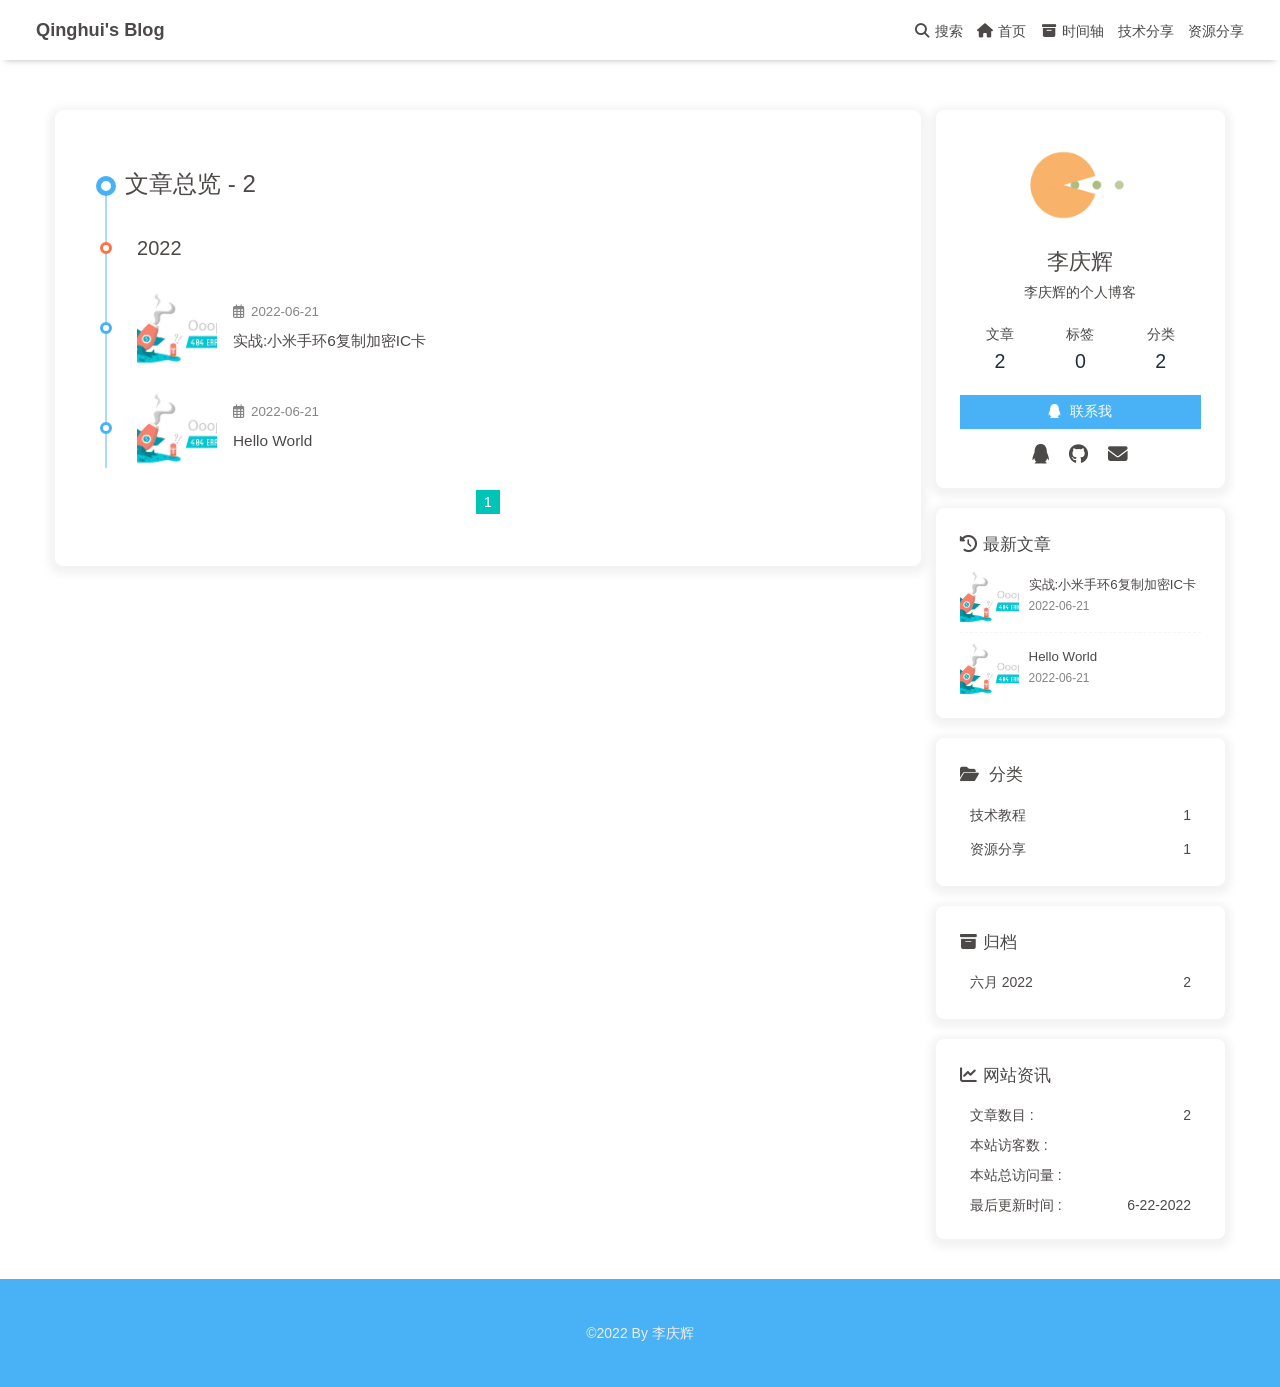
==== commit 3527be41: "Site updated: 2022-06-22 11:45:35" ====
--- a/archives/index.html
+++ b/archives/index.html
@@ -9,7 +9,14 @@
 <meta property="article:author" content="李庆辉">
 <meta property="article:tag" content="李庆辉的个人博客,李庆辉,李庆辉的博客">
 <meta name="twitter:card" content="summary">
-<meta name="twitter:image" content="https://imqinghui.coding.net/p/cdn/d/blogcdn/git/raw/master/g.jpg"><link rel="shortcut icon" href="https://imqinghui.coding.net/p/cdn/d/blogcdn/git/raw/master/g.jpg"><link rel="canonical" href="https://www.hnice.top/archives/"><link rel="preconnect" href="//cdn.jsdelivr.net"/><link rel="preconnect" href="//busuanzi.ibruce.info"/><link rel="stylesheet" href="/css/index.css"><link rel="stylesheet" href="https://cdn.jsdelivr.net/npm/@fortawesome/fontawesome-free@6/css/all.min.css" media="print" onload="this.media='all'"><link rel="stylesheet" href="https://cdn.jsdelivr.net/npm/@fancyapps/ui/dist/fancybox.css" media="print" onload="this.media='all'"><script>const GLOBAL_CONFIG = { 
+<meta name="twitter:image" content="https://imqinghui.coding.net/p/cdn/d/blogcdn/git/raw/master/g.jpg"><link rel="shortcut icon" href="https://imqinghui.coding.net/p/cdn/d/blogcdn/git/raw/master/g.jpg"><link rel="canonical" href="https://www.hnice.top/archives/"><link rel="preconnect" href="//cdn.jsdelivr.net"/><link rel="preconnect" href="//hm.baidu.com"/><link rel="preconnect" href="//busuanzi.ibruce.info"/><link rel="stylesheet" href="/css/index.css"><link rel="stylesheet" href="https://s-bj-3579-acsss.oss.dogecdn.com/npm/@fortawesome/fontawesome-free@6/css/all.min.css" media="print" onload="this.media='all'"><link rel="stylesheet" href="https://s-bj-3579-acsss.oss.dogecdn.com/npm/@fancyapps/ui/dist/fancybox.css" media="print" onload="this.media='all'"><script>var _hmt = _hmt || [];
+(function() {
+  var hm = document.createElement("script");
+  hm.src = "https://hm.baidu.com/hm.js?291592ed4d0bb23f3cb3c511882f0d49";
+  var s = document.getElementsByTagName("script")[0]; 
+  s.parentNode.insertBefore(hm, s);
+})();
+</script><script>const GLOBAL_CONFIG = { 
   root: '/',
   algolia: undefined,
   localSearch: {"path":"/search.xml","preload":false,"languages":{"hits_empty":"找不到您查询的内容：${query}"}},
@@ -38,8 +45,8 @@
   Snackbar: undefined,
   source: {
     justifiedGallery: {
-      js: 'https://cdn.jsdelivr.net/npm/flickr-justified-gallery@2/dist/fjGallery.min.js',
-      css: 'https://cdn.jsdelivr.net/npm/flickr-justified-gallery@2/dist/fjGallery.min.css'
+      js: 'https://s-bj-3579-acsss.oss.dogecdn.com/npm/flickr-justified-gallery@2/dist/fjGallery.min.js',
+      css: 'https://s-bj-3579-acsss.oss.dogecdn.com/npm/flickr-justified-gallery@2/dist/fjGallery.min.css'
     }
   },
   isPhotoFigcaption: false,
@@ -51,7 +58,7 @@
   isHome: false,
   isHighlightShrink: false,
   isToc: false,
-  postUpdate: '2022-06-22 10:35:44'
+  postUpdate: '2022-06-22 11:45:34'
 }</script><noscript><style type="text/css">
   #nav {
     opacity: 1
@@ -148,4 +155,4 @@
             </div>
             <ul class="card-category-list" id="aside-cat-list">
             <li class="card-category-list-item "><a class="card-category-list-link" href="/categories/%E6%8A%80%E6%9C%AF%E6%95%99%E7%A8%8B/"><span class="card-category-list-name">技术教程</span><span class="card-category-list-count">1</span></a></li><li class="card-category-list-item "><a class="card-category-list-link" href="/categories/%E8%B5%84%E6%BA%90%E5%88%86%E4%BA%AB/"><span class="card-category-list-name">资源分享</span><span class="card-category-list-count">1</span></a></li>
-            </ul></div><div class="card-widget card-archives"><div class="item-headline"><i class="fas fa-archive"></i><span>归档</span></div><ul class="card-archive-list"><li class="card-archive-list-item"><a class="card-archive-list-link" href="/archives/2022/06/"><span class="card-archive-list-date">六月 2022</span><span class="card-archive-list-count">2</span></a></li></ul></div><div class="card-widget card-webinfo"><div class="item-headline"><i class="fas fa-chart-line"></i><span>网站资讯</span></div><div class="webinfo"><div class="webinfo-item"><div class="item-name">文章数目 :</div><div class="item-count">2</div></div><div class="webinfo-item"><div class="item-name">本站访客数 :</div><div class="item-count" id="busuanzi_value_site_uv"></div></div><div class="webinfo-item"><div class="item-name">本站总访问量 :</div><div class="item-count" id="busuanzi_value_site_pv"></div></div><div class="webinfo-item"><div class="item-name">最后更新时间 :</div><div class="item-count" id="last-push-date" data-lastPushDate="2022-06-22T02:35:44.849Z"></div></div></div></div></div></div></main><footer id="footer"><div id="footer-wrap"><div class="copyright">&copy;2022 By 李庆辉</div></div></footer></div><div id="rightside"><div id="rightside-config-hide"><button id="translateLink" type="button" title="简繁转换">繁</button><button id="darkmode" type="button" title="浅色和深色模式转换"><i class="fas fa-adjust"></i></button><button id="hide-aside-btn" type="button" title="单栏和双栏切换"><i class="fas fa-arrows-alt-h"></i></button></div><div id="rightside-config-show"><button id="rightside_config" type="button" title="设置"><i class="fas fa-cog fa-spin"></i></button><button id="go-up" type="button" title="回到顶部"><i class="fas fa-arrow-up"></i></button></div></div><div id="local-search"><div class="search-dialog"><nav class="search-nav"><span class="search-dialog-title">搜索</span><span id="loading-status"></span><button class="search-close-button"><i class="fas fa-times"></i></button></nav><div class="is-center" id="loading-database"><i class="fas fa-spinner fa-pulse"></i><span>  数据库加载中</span></div><div class="search-wrap"><div id="local-search-input"><div class="local-search-box"><input class="local-search-box--input" placeholder="搜索文章" type="text"/></div></div><hr/><div id="local-search-results"></div></div></div><div id="search-mask"></div></div><div><script src="/js/utils.js"></script><script src="/js/main.js"></script><script src="/js/tw_cn.js"></script><script src="https://cdn.jsdelivr.net/npm/@fancyapps/ui/dist/fancybox.umd.js"></script><script src="/js/search/local-search.js"></script><div class="js-pjax"></div><script async data-pjax src="//busuanzi.ibruce.info/busuanzi/2.3/busuanzi.pure.mini.js"></script></div></body></html>+            </ul></div><div class="card-widget card-archives"><div class="item-headline"><i class="fas fa-archive"></i><span>归档</span></div><ul class="card-archive-list"><li class="card-archive-list-item"><a class="card-archive-list-link" href="/archives/2022/06/"><span class="card-archive-list-date">六月 2022</span><span class="card-archive-list-count">2</span></a></li></ul></div><div class="card-widget card-webinfo"><div class="item-headline"><i class="fas fa-chart-line"></i><span>网站资讯</span></div><div class="webinfo"><div class="webinfo-item"><div class="item-name">文章数目 :</div><div class="item-count">2</div></div><div class="webinfo-item"><div class="item-name">本站访客数 :</div><div class="item-count" id="busuanzi_value_site_uv"></div></div><div class="webinfo-item"><div class="item-name">本站总访问量 :</div><div class="item-count" id="busuanzi_value_site_pv"></div></div><div class="webinfo-item"><div class="item-name">最后更新时间 :</div><div class="item-count" id="last-push-date" data-lastPushDate="2022-06-22T03:45:34.572Z"></div></div></div></div></div></div></main><footer id="footer"><div id="footer-wrap"><div class="copyright">&copy;2022 By 李庆辉</div></div></footer></div><div id="rightside"><div id="rightside-config-hide"><button id="translateLink" type="button" title="简繁转换">繁</button><button id="darkmode" type="button" title="浅色和深色模式转换"><i class="fas fa-adjust"></i></button><button id="hide-aside-btn" type="button" title="单栏和双栏切换"><i class="fas fa-arrows-alt-h"></i></button></div><div id="rightside-config-show"><button id="rightside_config" type="button" title="设置"><i class="fas fa-cog fa-spin"></i></button><button id="go-up" type="button" title="回到顶部"><i class="fas fa-arrow-up"></i></button></div></div><div id="local-search"><div class="search-dialog"><nav class="search-nav"><span class="search-dialog-title">搜索</span><span id="loading-status"></span><button class="search-close-button"><i class="fas fa-times"></i></button></nav><div class="is-center" id="loading-database"><i class="fas fa-spinner fa-pulse"></i><span>  数据库加载中</span></div><div class="search-wrap"><div id="local-search-input"><div class="local-search-box"><input class="local-search-box--input" placeholder="搜索文章" type="text"/></div></div><hr/><div id="local-search-results"></div></div></div><div id="search-mask"></div></div><div><script src="/js/utils.js"></script><script src="/js/main.js"></script><script src="/js/tw_cn.js"></script><script src="https://s-bj-3579-acsss.oss.dogecdn.com/npm/@fancyapps/ui/dist/fancybox.umd.js"></script><script src="/js/search/local-search.js"></script><div class="js-pjax"></div><script async data-pjax src="//busuanzi.ibruce.info/busuanzi/2.3/busuanzi.pure.mini.js"></script></div></body></html>
